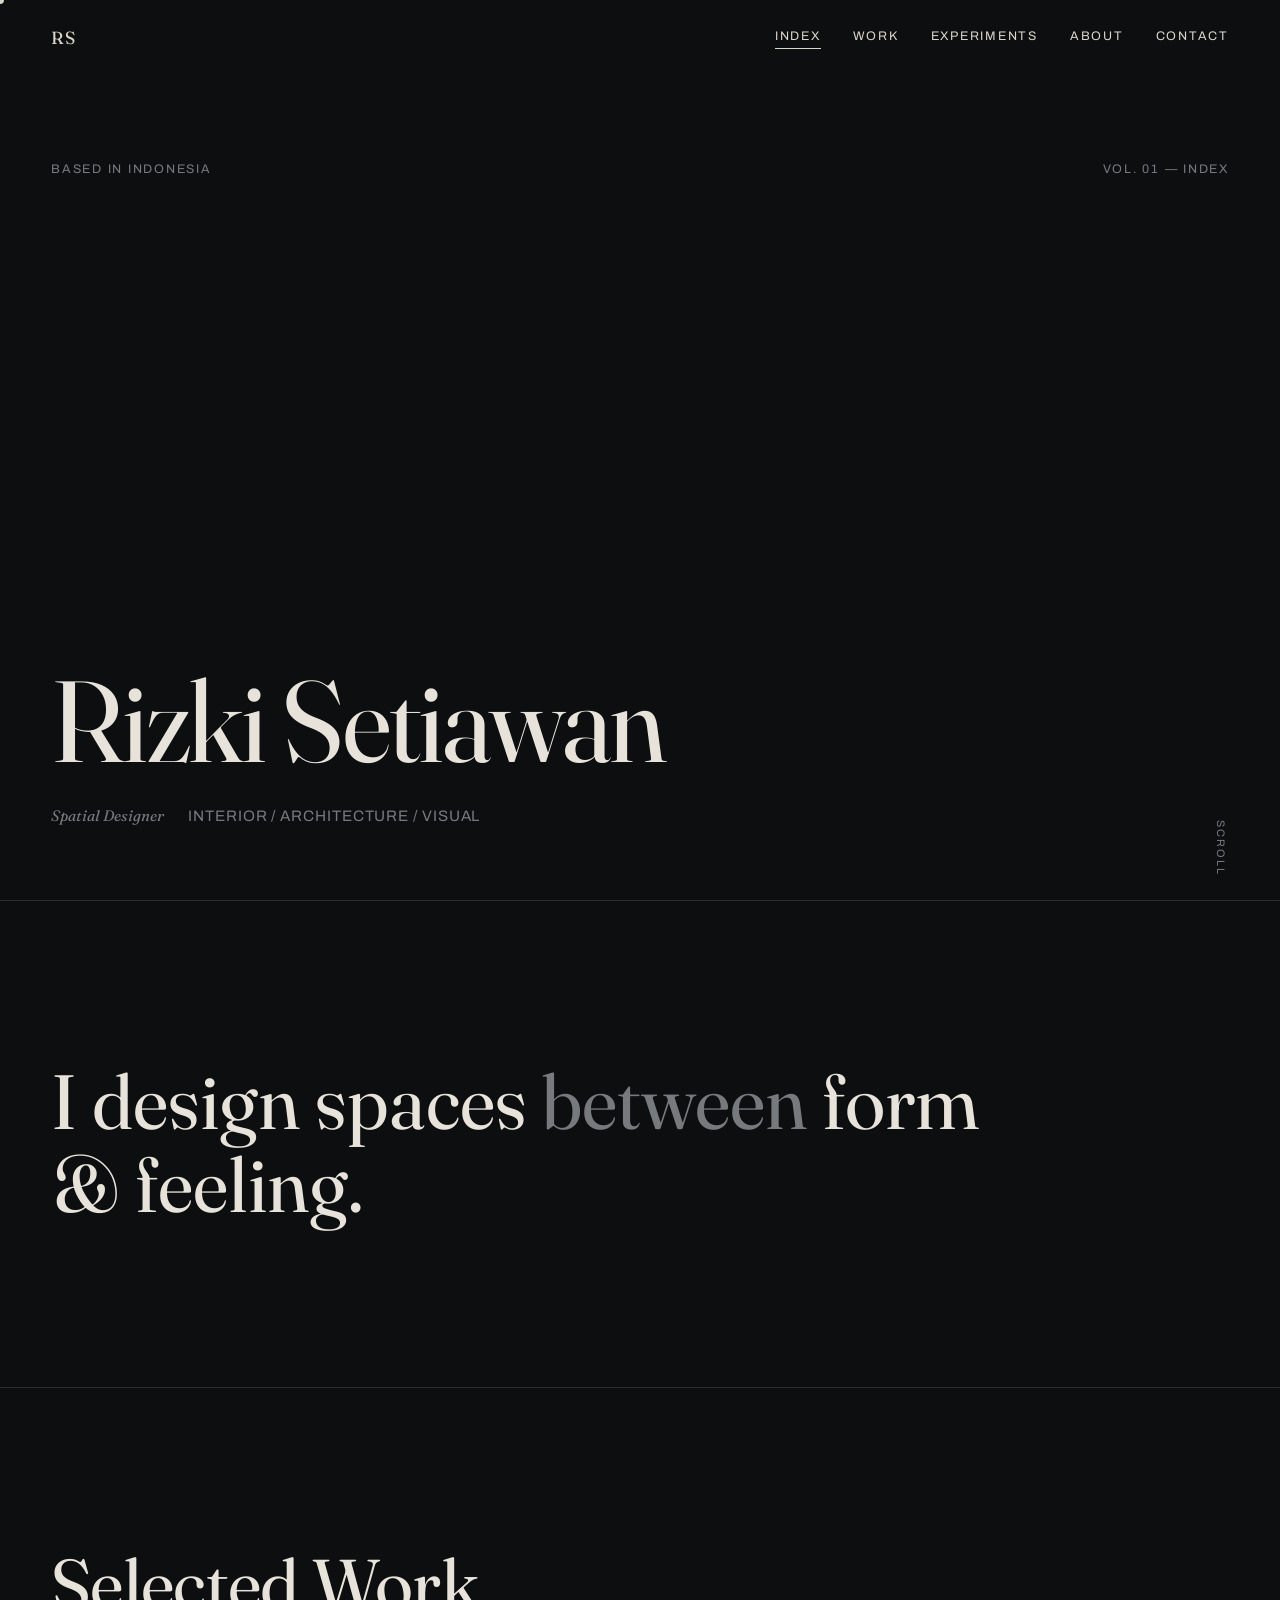
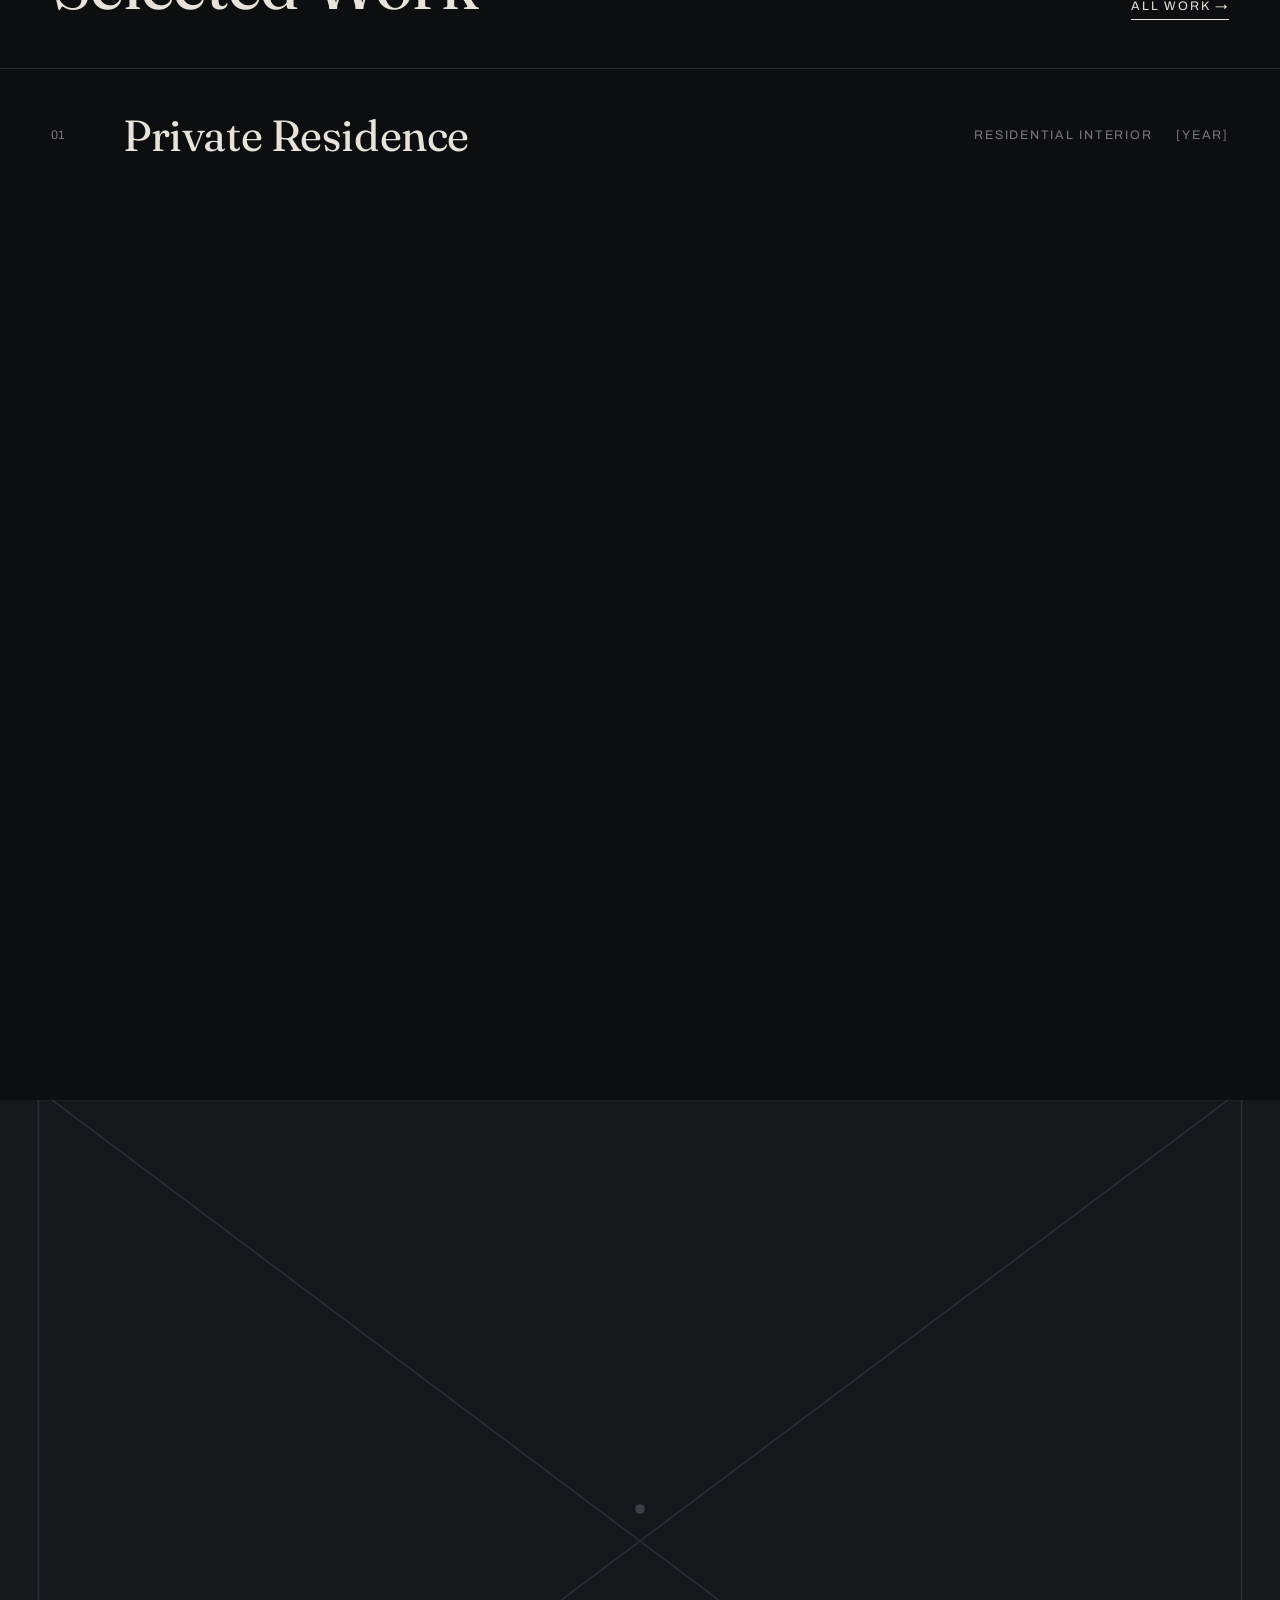
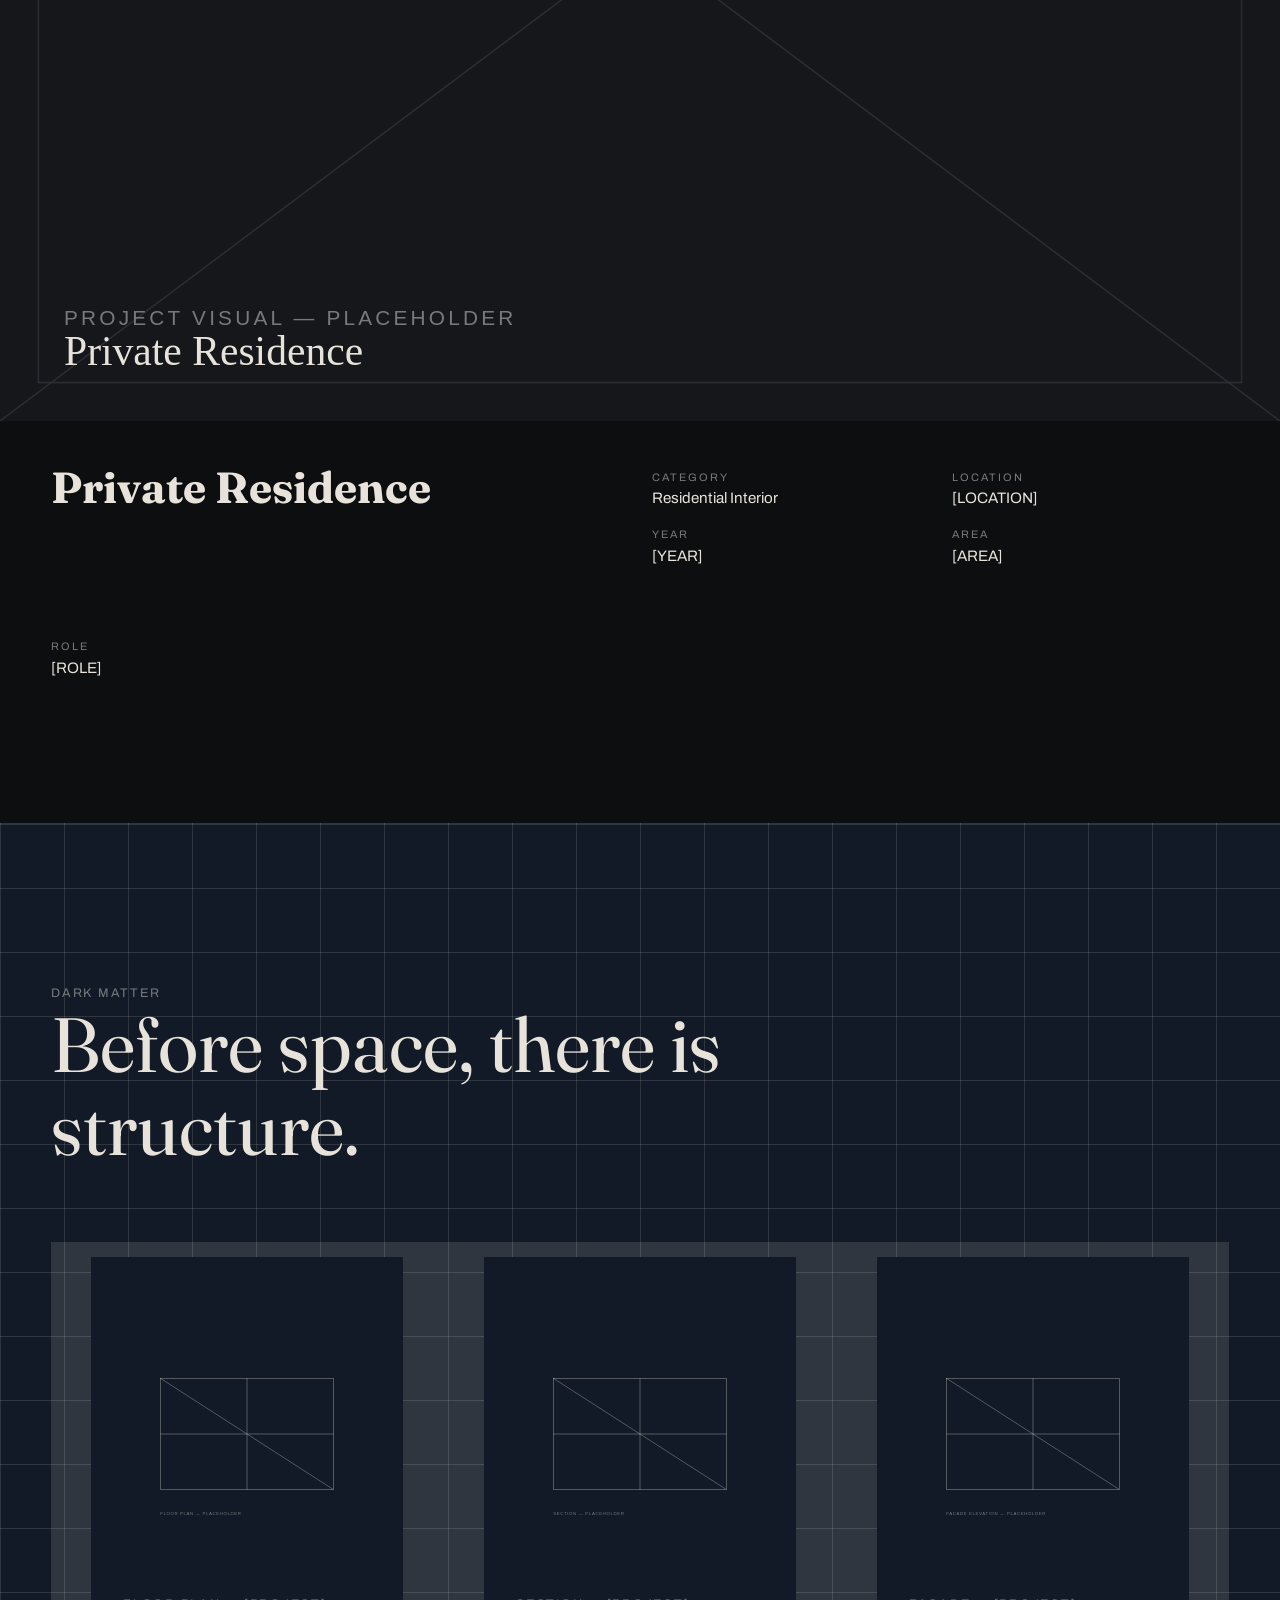
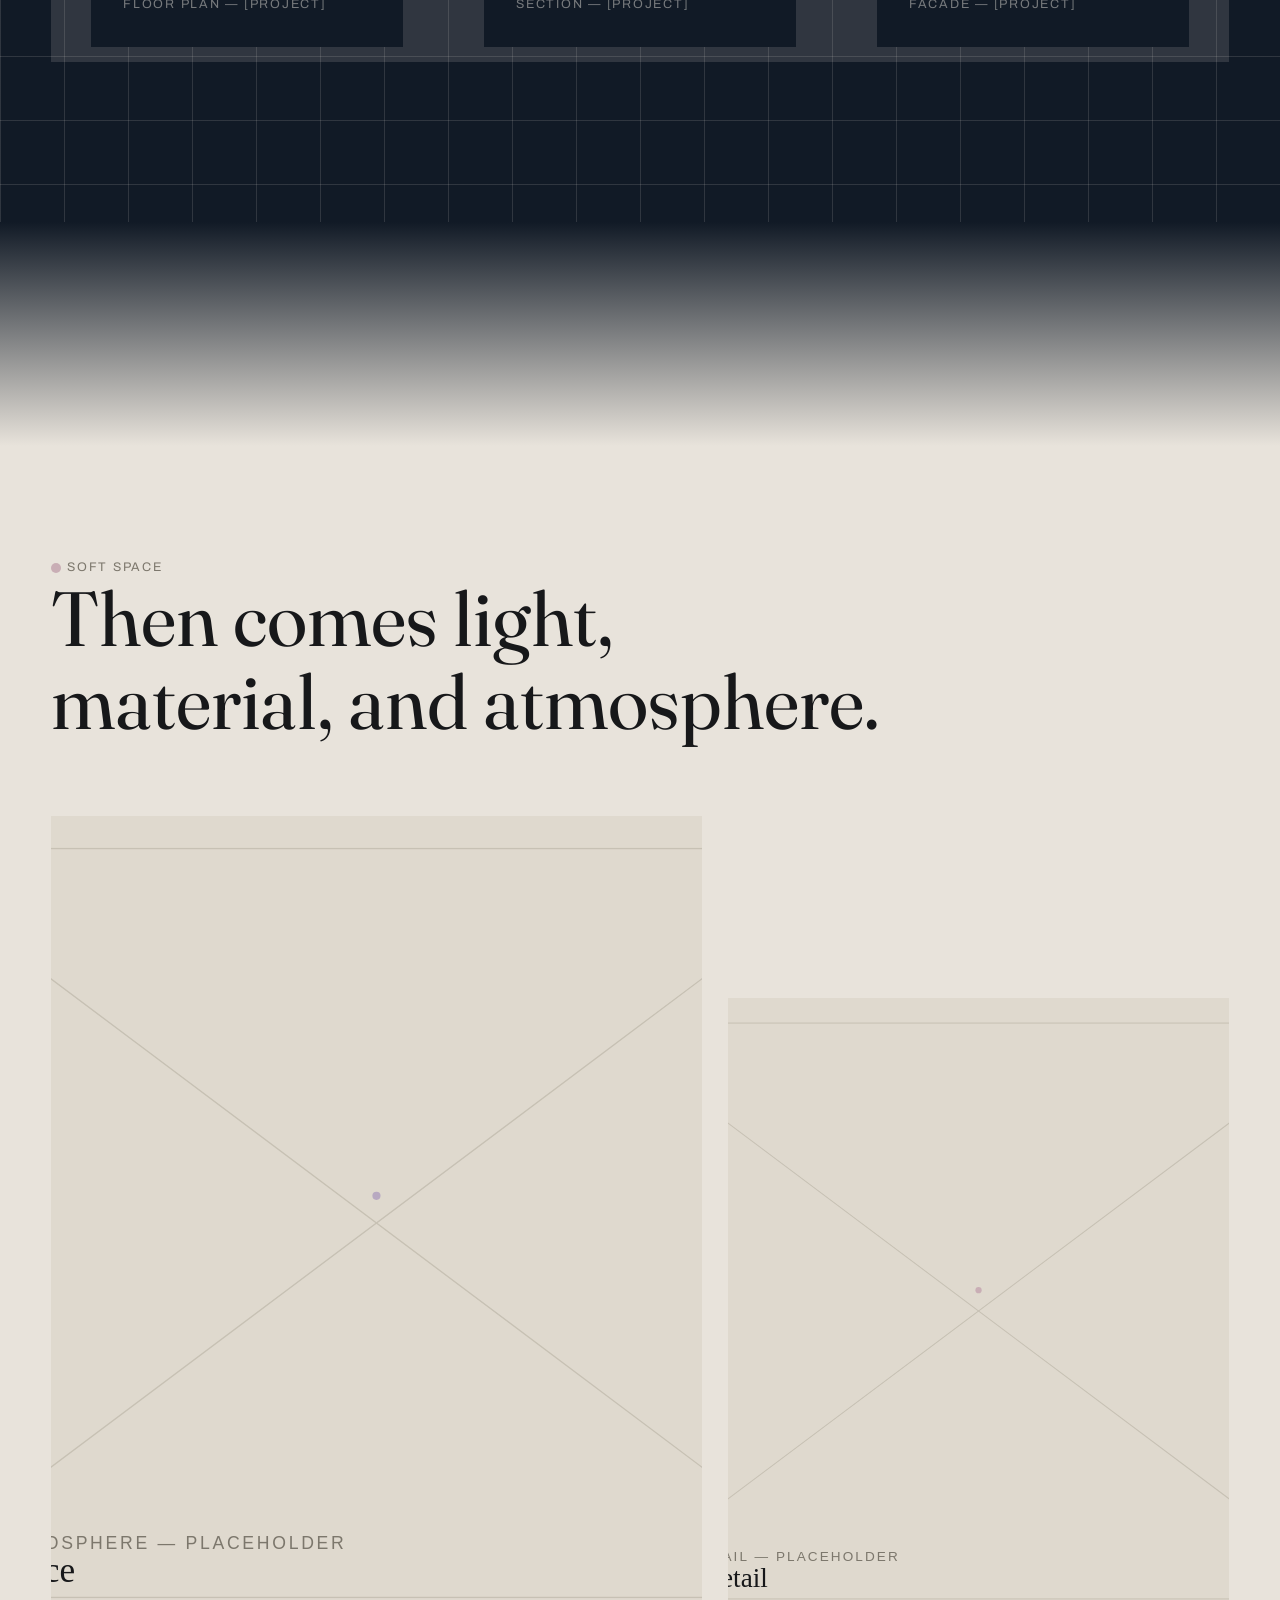
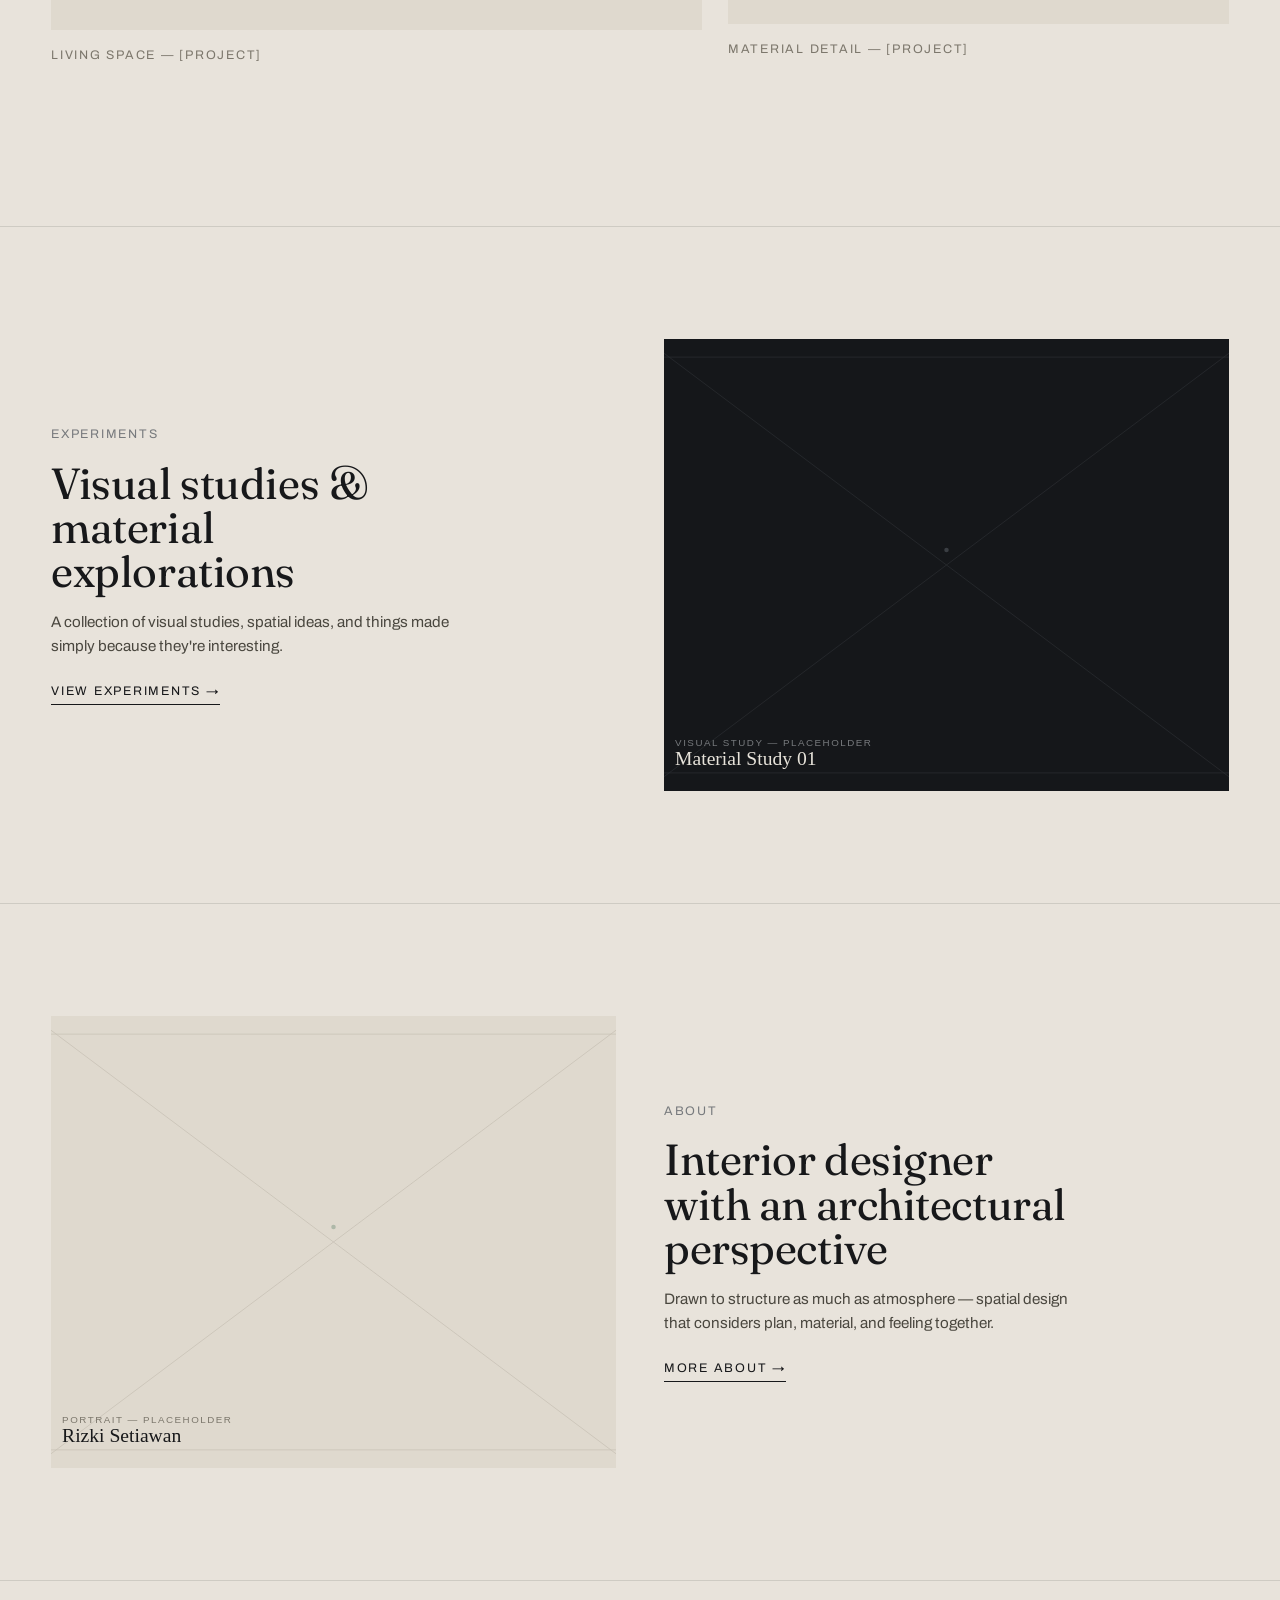
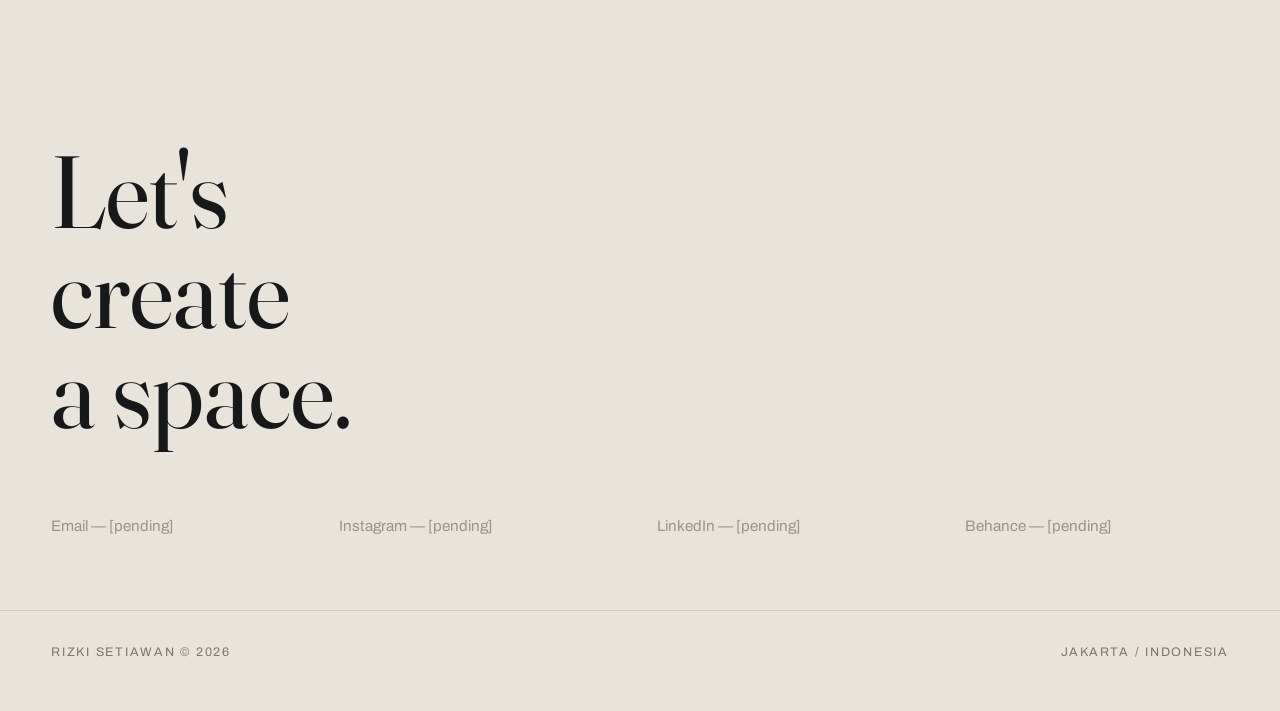
==== index.html @ 954edb59 "Initial commit - portfolio website" ====
<!DOCTYPE html>
<html lang="en">
<head>
<meta charset="UTF-8">
<meta name="viewport" content="width=device-width, initial-scale=1.0">
<title>Rizki Setiawan — Spatial Designer</title>
<meta name="description" content="Rizki Setiawan — Interior designer with an architectural perspective. Spatial design, structure and atmosphere.">
<link rel="preconnect" href="https://fonts.googleapis.com">
<link rel="preconnect" href="https://fonts.gstatic.com" crossorigin>
<link href="https://fonts.googleapis.com/css2?family=Fraunces:ital,opsz,wght@0,9..144,400;0,9..144,500;1,9..144,400&family=Archivo:wght@400;500;600&display=swap" rel="stylesheet">
<link rel="icon" type="image/svg+xml" href="images/favicon.svg">
<link rel="stylesheet" href="css/tokens.css">
<link rel="stylesheet" href="css/main.css">
</head>
<body>
<a class="skip-link" href="#main">Skip to content</a>
<div class="page-transition" aria-hidden="true"></div>

<header class="site-header">
  <a class="brand" href="index.html">RS</a>
  <nav class="nav-list" aria-label="Primary">
    <a href="index.html" aria-current="page">Index</a>
    <a href="work.html">Work</a>
    <a href="experiments.html">Experiments</a>
    <a href="about.html">About</a>
    <a href="contact.html">Contact</a>
  </nav>
  <button class="nav-toggle" aria-expanded="false" aria-controls="mobile-nav" aria-label="Open menu"><span></span><span></span><span></span></button>
</header>

<nav id="mobile-nav" class="mobile-nav" aria-label="Mobile">
  <a href="index.html">Index</a>
  <a href="work.html">Work</a>
  <a href="experiments.html">Experiments</a>
  <a href="about.html">About</a>
  <a href="contact.html">Contact</a>
</nav>

<main id="main">

  <!-- 01 — INTRO -->
  <section class="intro">
    <div class="intro__meta">
      <span class="eyebrow">Based in Indonesia</span>
      <span class="eyebrow">Vol. 01 — Index</span>
    </div>
    <h1 class="intro__name"><span>Rizki Setiawan</span></h1>
    <div class="intro__role">
      <span class="eyebrow serif" style="font-family:var(--font-display); font-style:italic; text-transform:none; letter-spacing:0;">Spatial Designer</span>
      <span class="eyebrow">Interior / Architecture / Visual</span>
    </div>
    <span class="intro__scroll">Scroll</span>
  </section>

  <!-- 02 — STATEMENT -->
  <section class="statement">
    <p class="statement__text reveal">I design spaces <span class="muted">between</span> form &amp; feeling.</p>
  </section>

  <!-- 03 — SELECTED WORK -->
  <section class="work-section">
    <div class="work-section__head">
      <h2 class="section-heading reveal">Selected Work</h2>
      <a class="link-arrow" href="work.html" data-cursor="View">All Work →</a>
    </div>
    <div class="project-list" id="project-list"><!-- rendered by JS --></div>
    <div class="project-preview" aria-hidden="true"><img src="" alt=""></div>
  </section>

  <!-- 16 — FEATURED PROJECT -->
  <section class="featured container" id="featured-project"><!-- rendered by JS --></section>

  <!-- 17 — STRUCTURE (Dark Matter) -->
  <section class="structure">
    <div class="structure__head">
      <span class="eyebrow reveal">Dark Matter</span>
      <p class="statement__text reveal">Before space, there is structure.</p>
    </div>
    <div class="structure__grid">
      <figure class="structure__item reveal" data-cursor="Plan">
        <img src="images/diagrams/placeholder-plan.svg" alt="Floor plan diagram placeholder" loading="lazy">
        <figcaption>Floor Plan — [Project]</figcaption>
      </figure>
      <figure class="structure__item reveal" data-cursor="Plan">
        <img src="images/diagrams/placeholder-section.svg" alt="Building section diagram placeholder" loading="lazy">
        <figcaption>Section — [Project]</figcaption>
      </figure>
      <figure class="structure__item reveal" data-cursor="Plan">
        <img src="images/diagrams/placeholder-facade.svg" alt="Facade elevation diagram placeholder" loading="lazy">
        <figcaption>Facade — [Project]</figcaption>
      </figure>
    </div>
  </section>

  <div class="soft-transition" aria-hidden="true"></div>

  <!-- 18 — SOFT SPACE -->
  <section class="soft-space">
    <div class="soft-space__head">
      <span class="eyebrow reveal"><span class="accent-swatch" style="background:var(--ss-pink)"></span>Soft Space</span>
      <p class="soft-space__statement reveal">Then comes light, material, and atmosphere.</p>
    </div>
    <div class="soft-space__gallery">
      <figure class="reveal" data-cursor="Explore">
        <img src="images/interiors/placeholder-01.svg" alt="Interior atmosphere placeholder" loading="lazy">
        <figcaption>Living Space — [Project]</figcaption>
      </figure>
      <figure class="tall reveal" data-cursor="Explore">
        <img src="images/interiors/placeholder-02.svg" alt="Material detail placeholder" loading="lazy">
        <figcaption>Material Detail — [Project]</figcaption>
      </figure>
    </div>
  </section>

  <!-- 19 — EXPERIMENTS PREVIEW -->
  <section class="preview-band">
    <div class="preview-band__text reveal">
      <span class="eyebrow">Experiments</span>
      <h2 class="section-heading" style="font-size:var(--fs-h2); margin-top:var(--sp-2);">Visual studies &amp; material explorations</h2>
      <p>A collection of visual studies, spatial ideas, and things made simply because they're interesting.</p>
      <a class="link-arrow" href="experiments.html" data-cursor="View">View Experiments →</a>
    </div>
    <div class="preview-band__visual reveal" data-cursor="Explore">
      <img src="images/experiments/placeholder-01.svg" alt="Experimental visual study placeholder" loading="lazy">
    </div>
  </section>

  <!-- 20 — ABOUT PREVIEW -->
  <section class="preview-band" style="border-top:1px solid var(--ss-line);">
    <div class="preview-band__visual reveal" data-cursor="Explore">
      <img src="images/about/placeholder.svg" alt="Portrait placeholder" loading="lazy">
    </div>
    <div class="preview-band__text reveal">
      <span class="eyebrow">About</span>
      <h2 class="section-heading" style="font-size:var(--fs-h2); margin-top:var(--sp-2);">Interior designer with an architectural perspective</h2>
      <p>Drawn to structure as much as atmosphere — spatial design that considers plan, material, and feeling together.</p>
      <a class="link-arrow" href="about.html" data-cursor="View">More About →</a>
    </div>
  </section>

  <!-- 21 — CONTACT -->
  <section class="contact">
    <p class="contact__statement reveal">Let's<br>create<br>a space.</p>
    <div class="contact__links">
      <span class="placeholder">Email — [pending]</span>
      <span class="placeholder">Instagram — [pending]</span>
      <span class="placeholder">LinkedIn — [pending]</span>
      <span class="placeholder">Behance — [pending]</span>
    </div>
  </section>

</main>

<footer class="site-footer">
  <span>Rizki Setiawan © 2026</span>
  <span>Jakarta / Indonesia</span>
</footer>

<script src="https://cdnjs.cloudflare.com/ajax/libs/gsap/3.12.5/gsap.min.js"></script>
<script src="js/data.js"></script>
<script src="js/main.js"></script>
<script>
  renderProjectList(document.getElementById('project-list'));
  renderFeatured(document.getElementById('featured-project'));
</script>
</body>
</html>
---- css/tokens.css ----
/* ==========================================================================
   RIZKI SETIAWAN — DESIGN TOKENS
   Dark Matter / Soft Space system
   ========================================================================== */

:root {
  /* ---- Dark Matter (structure, architecture) ---- */
  --dm-bg: #0D0E10;
  --dm-bg-2: #15171A;
  --dm-navy: #111A26;
  --dm-grey: #777A7D;
  --dm-warm-white: #E7E3DA;
  --dm-line: rgba(231, 227, 218, 0.14);
  --dm-line-strong: rgba(231, 227, 218, 0.28);

  /* ---- Soft Space (interior, atmosphere) ---- */
  --ss-bg: #E8E3DB;
  --ss-bg-2: #DFD9CE;
  --ss-lavender: #B8A9C1;
  --ss-pink: #C9AEB5;
  --ss-blue: #AAB8C6;
  --ss-sage: #AEB8A8;
  --ss-ink: #17181A;
  --ss-line: rgba(23, 24, 26, 0.12);

  /* ---- Typography ---- */
  --font-display: 'Fraunces', 'Iowan Old Style', Georgia, serif;
  --font-body: 'Archivo', 'Helvetica Neue', Arial, sans-serif;

  --fs-hero: clamp(3rem, 9vw, 8.5rem);
  --fs-h1: clamp(2.25rem, 5.5vw, 4.75rem);
  --fs-h2: clamp(1.6rem, 3.4vw, 2.75rem);
  --fs-h3: clamp(1.2rem, 2vw, 1.6rem);
  --fs-body: clamp(0.95rem, 1.1vw, 1.05rem);
  --fs-meta: 0.78rem;
  --fs-micro: 0.68rem;

  --lh-tight: 1.02;
  --lh-snug: 1.2;
  --lh-body: 1.6;

  --ls-meta: 0.14em;
  --ls-micro: 0.18em;

  /* ---- Spacing (8px base scale) ---- */
  --sp-1: 0.5rem;
  --sp-2: 1rem;
  --sp-3: 1.5rem;
  --sp-4: 2rem;
  --sp-5: 3rem;
  --sp-6: 4.5rem;
  --sp-7: 7rem;
  --sp-8: 10rem;
  --sp-9: 14rem;

  /* ---- Layout ---- */
  --container-max: 1600px;
  --edge: clamp(1.25rem, 4vw, 4rem);
  --grid-gap: clamp(1rem, 2vw, 2rem);

  /* ---- Motion ---- */
  --ease-editorial: cubic-bezier(0.65, 0, 0.15, 1);
  --ease-soft: cubic-bezier(0.22, 1, 0.36, 1);
  --dur-fast: 0.3s;
  --dur-mid: 0.6s;
  --dur-slow: 1.1s;
  --dur-glacial: 1.8s;

  /* ---- Structure ---- */
  --radius: 2px;
  --z-nav: 100;
  --z-cursor: 200;
  --z-transition: 300;

  /* ---- Breakpoints reference (used in media queries directly) ----
     tablet: 900px
     mobile: 600px
  */
}
---- css/main.css ----
/* ==========================================================================
   RIZKI SETIAWAN — MAIN STYLES
   ========================================================================== */

*, *::before, *::after { box-sizing: border-box; }

html {
  scroll-behavior: smooth;
}

body {
  margin: 0;
  background: var(--dm-bg);
  color: var(--dm-warm-white);
  font-family: var(--font-body);
  font-size: var(--fs-body);
  line-height: var(--lh-body);
  -webkit-font-smoothing: antialiased;
  overflow-x: hidden;
}

body.theme-soft {
  background: var(--ss-bg);
  color: var(--ss-ink);
}

img { max-width: 100%; display: block; }
a { color: inherit; text-decoration: none; }
ul { list-style: none; margin: 0; padding: 0; }
h1, h2, h3, p { margin: 0; }
button { font: inherit; background: none; border: 0; color: inherit; cursor: pointer; }

.serif { font-family: var(--font-display); font-weight: 400; }

/* ---- Focus visibility (accessibility) ---- */
a:focus-visible, button:focus-visible {
  outline: 1px solid currentColor;
  outline-offset: 4px;
}

/* ---- Skip link ---- */
.skip-link {
  position: absolute;
  left: -999px;
  top: 0;
  background: var(--dm-warm-white);
  color: var(--dm-bg);
  padding: var(--sp-2) var(--sp-3);
  z-index: 1000;
}
.skip-link:focus {
  left: var(--edge);
  top: var(--sp-2);
}

/* ---- Layout primitives ---- */
.container {
  max-width: var(--container-max);
  margin: 0 auto;
  padding: 0 var(--edge);
}

.eyebrow {
  font-family: var(--font-body);
  font-size: var(--fs-meta);
  letter-spacing: var(--ls-meta);
  text-transform: uppercase;
  color: var(--dm-grey);
  display: block;
}
.theme-soft .eyebrow { color: #7C776C; }

.section-heading {
  font-family: var(--font-display);
  font-size: var(--fs-h1);
  line-height: var(--lh-tight);
  font-weight: 400;
  letter-spacing: -0.01em;
}

/* ==========================================================================
   NAVIGATION
   ========================================================================== */

.site-header {
  position: fixed;
  inset: 0 0 auto 0;
  z-index: var(--z-nav);
  display: flex;
  align-items: center;
  justify-content: space-between;
  padding: var(--sp-3) var(--edge);
  mix-blend-mode: difference;
  color: #E7E3DA;
}

.brand {
  font-family: var(--font-display);
  font-size: 1.1rem;
  letter-spacing: 0.02em;
}

.nav-list {
  display: flex;
  gap: var(--sp-4);
}

.nav-list a {
  font-size: var(--fs-meta);
  letter-spacing: var(--ls-meta);
  text-transform: uppercase;
  position: relative;
  padding-bottom: 2px;
}

.nav-list a::after {
  content: '';
  position: absolute;
  left: 0; right: 100%;
  bottom: 0;
  height: 1px;
  background: currentColor;
  transition: right var(--dur-mid) var(--ease-soft);
}
.nav-list a:hover::after,
.nav-list a[aria-current="page"]::after {
  right: 0;
}

.nav-toggle {
  display: none;
  color: #E7E3DA;
  mix-blend-mode: difference;
  width: 32px; height: 20px;
  position: relative;
}
.nav-toggle span {
  position: absolute;
  left: 0; right: 0;
  height: 1px;
  background: currentColor;
  transition: transform var(--dur-fast) var(--ease-soft), opacity var(--dur-fast);
}
.nav-toggle span:nth-child(1) { top: 2px; }
.nav-toggle span:nth-child(2) { top: 11px; }
.nav-toggle span:nth-child(3) { top: 20px; }
.nav-toggle[aria-expanded="true"] span:nth-child(1) { transform: translateY(9px) rotate(45deg); }
.nav-toggle[aria-expanded="true"] span:nth-child(2) { opacity: 0; }
.nav-toggle[aria-expanded="true"] span:nth-child(3) { transform: translateY(-9px) rotate(-45deg); }

.mobile-nav {
  position: fixed;
  inset: 0;
  z-index: calc(var(--z-nav) - 1);
  background: var(--dm-bg);
  display: flex;
  flex-direction: column;
  justify-content: center;
  padding: var(--sp-6) var(--edge);
  transform: translateY(-100%);
  transition: transform var(--dur-mid) var(--ease-editorial);
}
.mobile-nav.is-open { transform: translateY(0); }
.mobile-nav a {
  font-family: var(--font-display);
  font-size: 2.4rem;
  padding: var(--sp-1) 0;
  display: block;
  border-bottom: 1px solid var(--dm-line);
}

@media (max-width: 900px) {
  .nav-list { display: none; }
  .nav-toggle { display: block; }
}

/* ==========================================================================
   CUSTOM CURSOR (desktop only)
   ========================================================================== */

.cursor {
  position: fixed;
  top: 0; left: 0;
  width: 8px; height: 8px;
  border-radius: 50%;
  background: var(--dm-warm-white);
  mix-blend-mode: difference;
  pointer-events: none;
  z-index: var(--z-cursor);
  transform: translate(-50%, -50%);
  transition: width var(--dur-fast) var(--ease-soft), height var(--dur-fast) var(--ease-soft), background var(--dur-fast);
  display: none;
}
.cursor-label {
  position: fixed;
  top: 0; left: 0;
  font-size: var(--fs-micro);
  letter-spacing: var(--ls-micro);
  text-transform: uppercase;
  color: var(--dm-bg);
  background: var(--dm-warm-white);
  padding: 6px 10px;
  border-radius: 999px;
  pointer-events: none;
  z-index: var(--z-cursor);
  transform: translate(-50%, -50%) scale(0);
  opacity: 0;
  transition: transform var(--dur-fast) var(--ease-soft), opacity var(--dur-fast);
  white-space: nowrap;
}
.cursor-label.is-active { transform: translate(-50%, -50%) scale(1); opacity: 1; }

@media (hover: hover) and (pointer: fine) {
  .cursor, .cursor-label { display: block; }
  body { cursor: none; }
}

/* ==========================================================================
   PAGE TRANSITION OVERLAY
   ========================================================================== */

.page-transition {
  position: fixed;
  inset: 0;
  background: var(--dm-bg);
  z-index: var(--z-transition);
  transform: translateY(100%);
  pointer-events: none;
}

/* ==========================================================================
   SECTION: INTRO
   ========================================================================== */

.intro {
  min-height: 100svh;
  display: flex;
  flex-direction: column;
  justify-content: flex-end;
  padding: var(--sp-8) var(--edge) var(--sp-6);
  position: relative;
}

.intro__meta {
  position: absolute;
  top: var(--sp-8);
  left: var(--edge);
  right: var(--edge);
  display: flex;
  justify-content: space-between;
}

.intro__name {
  font-family: var(--font-display);
  font-size: var(--fs-hero);
  line-height: var(--lh-tight);
  font-weight: 400;
  letter-spacing: -0.02em;
  overflow: hidden;
}
.intro__name span { display: inline-block; }

.intro__role {
  margin-top: var(--sp-3);
  display: flex;
  align-items: baseline;
  gap: var(--sp-3);
  flex-wrap: wrap;
}
.intro__role .eyebrow { font-size: var(--fs-body); letter-spacing: 0.06em; }

.intro__scroll {
  position: absolute;
  bottom: var(--sp-3);
  right: var(--edge);
  font-size: var(--fs-micro);
  letter-spacing: var(--ls-micro);
  text-transform: uppercase;
  color: var(--dm-grey);
  writing-mode: vertical-rl;
}

/* ==========================================================================
   SECTION: STATEMENT
   ========================================================================== */

.statement {
  padding: var(--sp-8) var(--edge);
  border-top: 1px solid var(--dm-line);
}
.statement__text {
  font-family: var(--font-display);
  font-size: clamp(2.2rem, 6vw, 5rem);
  line-height: 1.08;
  max-width: 20ch;
}
.statement__text .muted { color: var(--dm-grey); }

/* ==========================================================================
   SECTION: SELECTED WORK (editorial list)
   ========================================================================== */

.work-section { padding: var(--sp-8) 0 var(--sp-6); border-top: 1px solid var(--dm-line); }
.work-section__head {
  display: flex;
  justify-content: space-between;
  align-items: flex-end;
  padding: 0 var(--edge) var(--sp-5);
}

.project-list {
  border-top: 1px solid var(--dm-line);
}
.project-row {
  position: relative;
  border-bottom: 1px solid var(--dm-line);
  padding: var(--sp-4) var(--edge);
  display: grid;
  grid-template-columns: 3rem 1fr auto auto;
  align-items: center;
  gap: var(--sp-3);
  transition: padding var(--dur-mid) var(--ease-soft), background var(--dur-mid);
}
.project-row:hover { padding-left: calc(var(--edge) + var(--sp-3)); background: var(--dm-bg-2); }

.project-row__index { font-size: var(--fs-meta); color: var(--dm-grey); }
.project-row__title {
  font-family: var(--font-display);
  font-size: clamp(1.5rem, 3.4vw, 3rem);
  letter-spacing: -0.01em;
  transition: color var(--dur-fast);
}
.project-row__category, .project-row__year {
  font-size: var(--fs-meta);
  letter-spacing: var(--ls-meta);
  text-transform: uppercase;
  color: var(--dm-grey);
  text-align: right;
}

.project-preview {
  position: fixed;
  top: 0; left: 0;
  width: 340px;
  height: 220px;
  overflow: hidden;
  pointer-events: none;
  opacity: 0;
  z-index: 50;
  transform: translate(-50%, -50%) scale(0.94);
  transition: opacity var(--dur-fast) var(--ease-soft);
}
.project-preview.is-visible { opacity: 1; }
.project-preview img { width: 100%; height: 100%; object-fit: cover; }

@media (max-width: 900px) {
  .project-row { grid-template-columns: 2rem 1fr; row-gap: var(--sp-1); }
  .project-row__category, .project-row__year { display: none; }
  .project-preview { display: none; }
}

/* ==========================================================================
   SECTION: FEATURED PROJECT
   ========================================================================== */

.featured { border-top: 1px solid var(--dm-line); padding: var(--sp-7) 0; }
.featured__frame {
  position: relative;
  width: 100%;
  aspect-ratio: 16/9;
  overflow: hidden;
  background: var(--dm-bg-2);
}
.featured__frame img { width: 100%; height: 100%; object-fit: cover; }
.featured__body {
  display: grid;
  grid-template-columns: repeat(4, 1fr);
  gap: var(--sp-3);
  padding: var(--sp-4) var(--edge) 0;
}
.featured__title {
  grid-column: span 2;
  font-family: var(--font-display);
  font-size: var(--fs-h2);
}
.featured__meta dt { font-size: var(--fs-micro); letter-spacing: var(--ls-micro); text-transform: uppercase; color: var(--dm-grey); }
.featured__meta dd { margin: 0 0 var(--sp-2); font-size: var(--fs-body); }

@media (max-width: 900px) {
  .featured__body { grid-template-columns: 1fr 1fr; }
  .featured__title { grid-column: span 2; }
}

/* ==========================================================================
   SECTION: STRUCTURE (Dark Matter)
   ========================================================================== */

.structure {
  border-top: 1px solid var(--dm-line);
  padding: var(--sp-8) 0;
  background:
    linear-gradient(var(--dm-line) 1px, transparent 1px) 0 0 / 100% 64px,
    linear-gradient(90deg, var(--dm-line) 1px, transparent 1px) 0 0 / 64px 100%,
    var(--dm-navy);
}
.structure__head { padding: 0 var(--edge) var(--sp-6); }
.structure__head .statement__text { max-width: 16ch; }

.structure__grid {
  display: grid;
  grid-template-columns: repeat(3, 1fr);
  gap: 1px;
  background: var(--dm-line);
  margin: 0 var(--edge);
}
.structure__item {
  background: var(--dm-navy);
  padding: var(--sp-4);
  aspect-ratio: 4/5;
  display: flex;
  flex-direction: column;
  justify-content: space-between;
}
.structure__item img { width: 100%; flex: 1; object-fit: contain; transition: transform var(--dur-mid) var(--ease-soft); }
.structure__item:hover img { transform: scale(1.03); }
.structure__item figcaption { font-size: var(--fs-meta); letter-spacing: var(--ls-meta); text-transform: uppercase; color: var(--dm-grey); margin-top: var(--sp-2); }

@media (max-width: 900px) {
  .structure__grid { grid-template-columns: 1fr 1fr; }
}
@media (max-width: 600px) {
  .structure__grid { grid-template-columns: 1fr; margin: 0 var(--edge); }
}

/* ==========================================================================
   SECTION: SOFT SPACE (transitional → light)
   ========================================================================== */

.soft-transition {
  height: var(--sp-9);
  background: linear-gradient(180deg, var(--dm-navy) 0%, var(--ss-bg) 100%);
}

.soft-space {
  background: var(--ss-bg);
  color: var(--ss-ink);
  padding: var(--sp-7) 0 var(--sp-8);
}
.soft-space .eyebrow { color: #7C776C; }
.soft-space__head { padding: 0 var(--edge) var(--sp-6); }
.soft-space__statement {
  font-family: var(--font-display);
  font-size: clamp(2.2rem, 6vw, 5rem);
  line-height: 1.08;
  max-width: 18ch;
}

.soft-space__gallery {
  display: grid;
  grid-template-columns: 1.3fr 1fr;
  gap: var(--grid-gap);
  padding: 0 var(--edge);
  align-items: end;
}
.soft-space__gallery figure { margin: 0; }
.soft-space__gallery img { width: 100%; aspect-ratio: 4/5; object-fit: cover; }
.soft-space__gallery .tall { aspect-ratio: 3/4; }
.soft-space__gallery figcaption {
  font-size: var(--fs-meta); letter-spacing: var(--ls-meta); text-transform: uppercase;
  color: #7C776C; margin-top: var(--sp-2);
}
.accent-swatch { display: inline-block; width: 10px; height: 10px; border-radius: 50%; margin-right: 6px; vertical-align: middle; }

@media (max-width: 900px) {
  .soft-space__gallery { grid-template-columns: 1fr; }
}

/* ==========================================================================
   SECTION: EXPERIMENTS PREVIEW / ABOUT PREVIEW (on homepage, light theme)
   ========================================================================== */

.preview-band {
  background: var(--ss-bg);
  color: var(--ss-ink);
  border-top: 1px solid var(--ss-line);
  padding: var(--sp-7) var(--edge);
  display: grid;
  grid-template-columns: 1fr 1fr;
  gap: var(--sp-5);
  align-items: center;
}
.preview-band__text { max-width: 46ch; }
.preview-band__text p { margin-top: var(--sp-2); color: #4A473F; }
.preview-band__visual { aspect-ratio: 5/4; overflow: hidden; }
.preview-band__visual img { width: 100%; height: 100%; object-fit: cover; }
.preview-band .link-arrow { margin-top: var(--sp-3); display: inline-block; }

@media (max-width: 900px) {
  .preview-band { grid-template-columns: 1fr; }
  .preview-band__visual { order: -1; }
}

.link-arrow {
  font-size: var(--fs-meta); letter-spacing: var(--ls-meta); text-transform: uppercase;
  border-bottom: 1px solid currentColor;
  padding-bottom: 2px;
}

/* ==========================================================================
   SECTION: CONTACT
   ========================================================================== */

.contact {
  background: var(--ss-bg);
  color: var(--ss-ink);
  padding: var(--sp-8) var(--edge) var(--sp-6);
  border-top: 1px solid var(--ss-line);
}
.contact__statement {
  font-family: var(--font-display);
  font-size: clamp(2.6rem, 8vw, 6.5rem);
  line-height: 0.98;
}
.contact__links {
  margin-top: var(--sp-6);
  display: grid;
  grid-template-columns: repeat(4, auto);
  gap: var(--sp-5);
}
.contact__links a { font-size: var(--fs-meta); letter-spacing: var(--ls-meta); text-transform: uppercase; border-bottom: 1px solid var(--ss-ink); padding-bottom: 2px; }
.contact__links .placeholder { color: #9A9488; border-bottom-color: #C7C1B4; cursor: default; }

@media (max-width: 600px) {
  .contact__links { grid-template-columns: 1fr 1fr; }
}

/* ==========================================================================
   EXPERIMENTS GRID
   ========================================================================== */

.experiments-hero { padding: var(--sp-9) var(--edge) var(--sp-5); border-bottom: 1px solid var(--dm-line); }
.experiments-hero__intro { max-width: 56ch; margin-top: var(--sp-3); color: var(--dm-grey); }

.experiment-grid {
  display: grid;
  grid-template-columns: repeat(3, 1fr);
  gap: var(--grid-gap);
  padding: var(--sp-6) var(--edge) var(--sp-8);
}
.experiment-item { margin: 0; }
.experiment-item:nth-child(3n+2) { margin-top: var(--sp-6); }
.experiment-item img { width: 100%; aspect-ratio: 3/4; object-fit: cover; background: var(--dm-bg-2); }
.experiment-item figcaption {
  display: flex; justify-content: space-between;
  margin-top: var(--sp-2);
  font-size: var(--fs-meta); letter-spacing: var(--ls-meta); text-transform: uppercase; color: var(--dm-grey);
}

@media (max-width: 900px) {
  .experiment-grid { grid-template-columns: 1fr 1fr; }
  .experiment-item:nth-child(3n+2) { margin-top: 0; }
  .experiment-item:nth-child(2n) { margin-top: var(--sp-5); }
}
@media (max-width: 600px) {
  .experiment-grid { grid-template-columns: 1fr; }
  .experiment-item:nth-child(2n) { margin-top: 0; }
}

/* ==========================================================================
   ABOUT PAGE
   ========================================================================== */

.about-hero { padding: var(--sp-9) var(--edge) var(--sp-6); border-bottom: 1px solid var(--ss-line); background: var(--ss-bg); color: var(--ss-ink); }
.about-hero__intro { font-size: clamp(1.6rem, 3vw, 2.4rem); font-family: var(--font-display); max-width: 22ch; margin-top: var(--sp-3); }
.about-body { background: var(--ss-bg); color: var(--ss-ink); padding: var(--sp-7) var(--edge) var(--sp-8); display: grid; grid-template-columns: 1fr 1.4fr; gap: var(--sp-6); }
.about-body__portrait img { width: 100%; aspect-ratio: 4/5; object-fit: cover; }
.about-body__text p { max-width: 60ch; color: #3E3B34; }
.about-body__text p + p { margin-top: var(--sp-3); }
.about-interests { margin-top: var(--sp-5); display: flex; flex-wrap: wrap; gap: var(--sp-2); }
.about-interests span { font-size: var(--fs-meta); letter-spacing: var(--ls-meta); text-transform: uppercase; border: 1px solid var(--ss-ink); border-radius: 999px; padding: 6px 14px; }

@media (max-width: 900px) {
  .about-body { grid-template-columns: 1fr; }
}

/* ==========================================================================
   CONTACT PAGE
   ========================================================================== */

.contact-page { min-height: 100svh; display: flex; flex-direction: column; justify-content: center; }

/* ==========================================================================
   FOOTER
   ========================================================================== */

.site-footer {
  background: var(--ss-bg);
  color: #7C776C;
  padding: var(--sp-4) var(--edge) var(--sp-5);
  border-top: 1px solid var(--ss-line);
  display: flex;
  justify-content: space-between;
  font-size: var(--fs-meta);
  letter-spacing: var(--ls-meta);
  text-transform: uppercase;
}

/* ==========================================================================
   REVEAL ANIMATION HOOKS
   ========================================================================== */

.reveal { opacity: 0; transform: translateY(24px); }
.reveal.is-visible { opacity: 1; transform: translateY(0); transition: opacity var(--dur-slow) var(--ease-soft), transform var(--dur-slow) var(--ease-soft); }

@media (prefers-reduced-motion: reduce) {
  * { animation-duration: 0.01ms !important; transition-duration: 0.01ms !important; scroll-behavior: auto !important; }
  .reveal { opacity: 1; transform: none; }
}
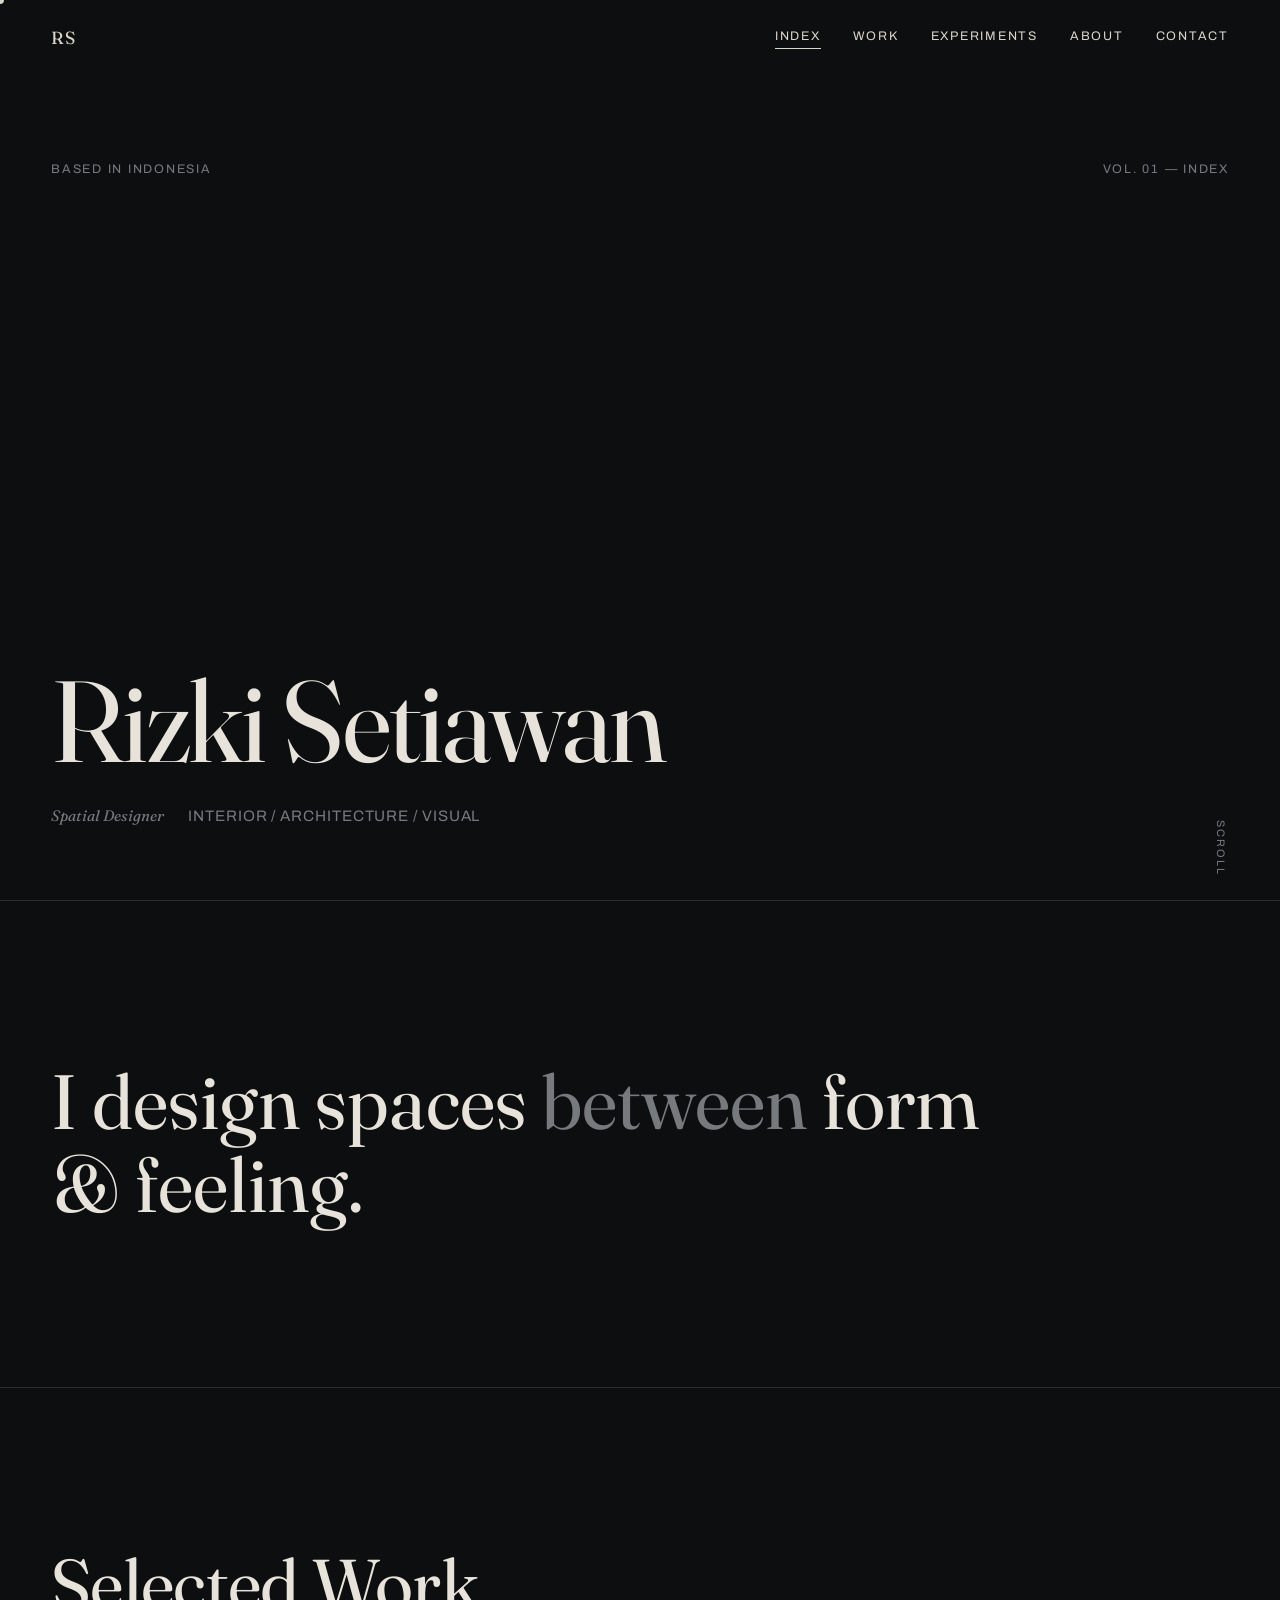
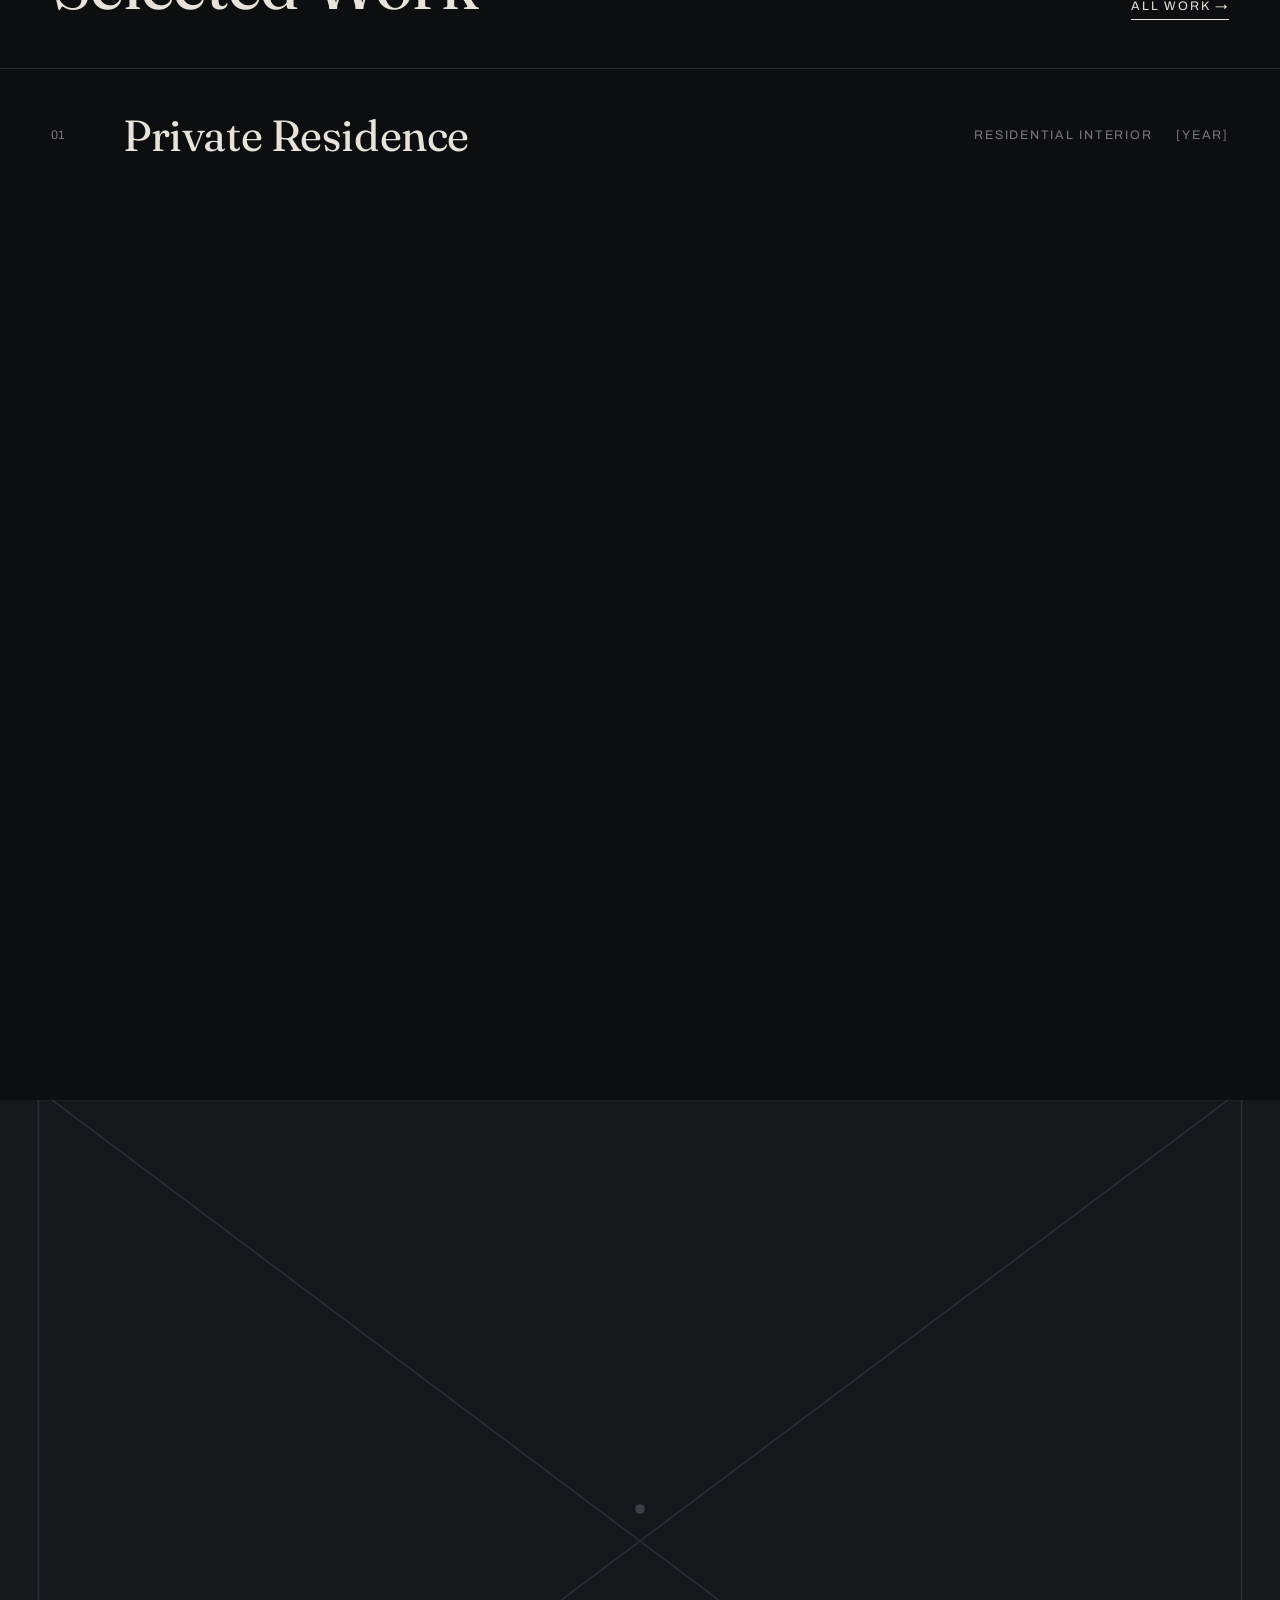
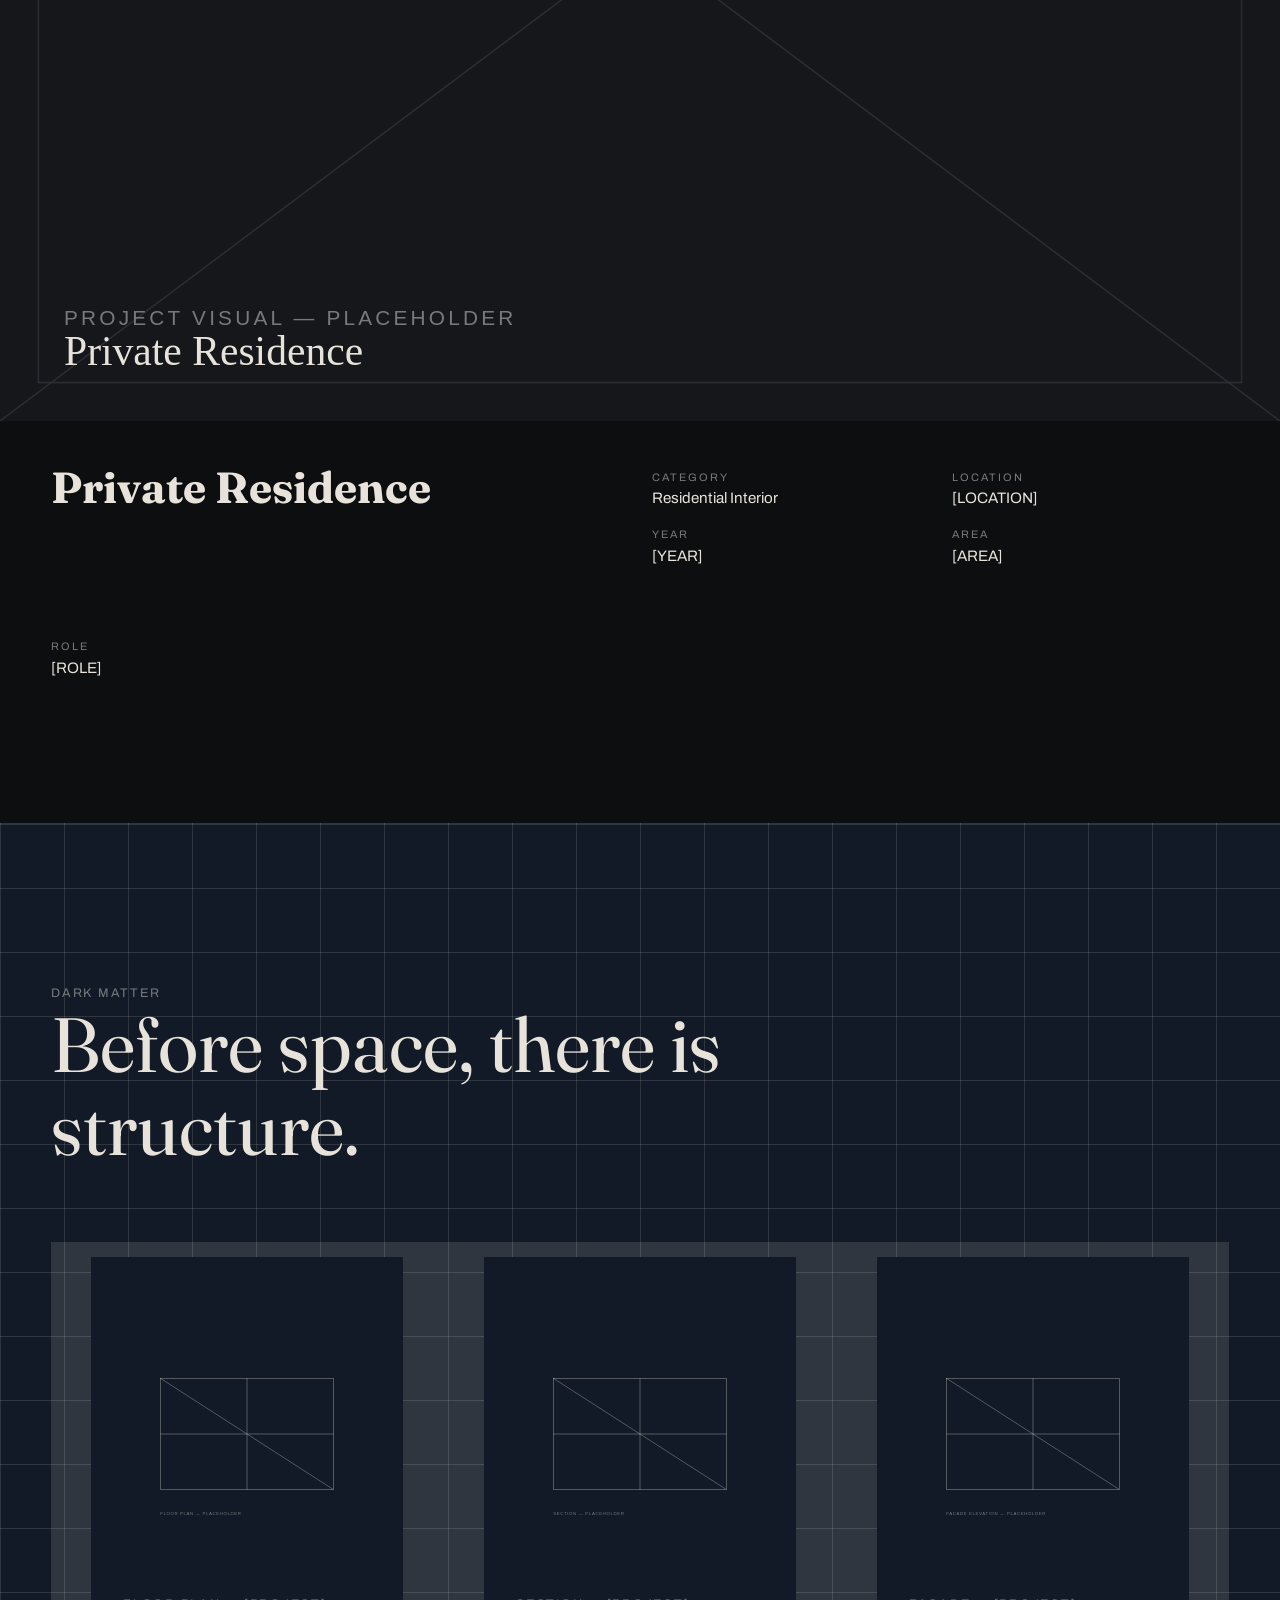
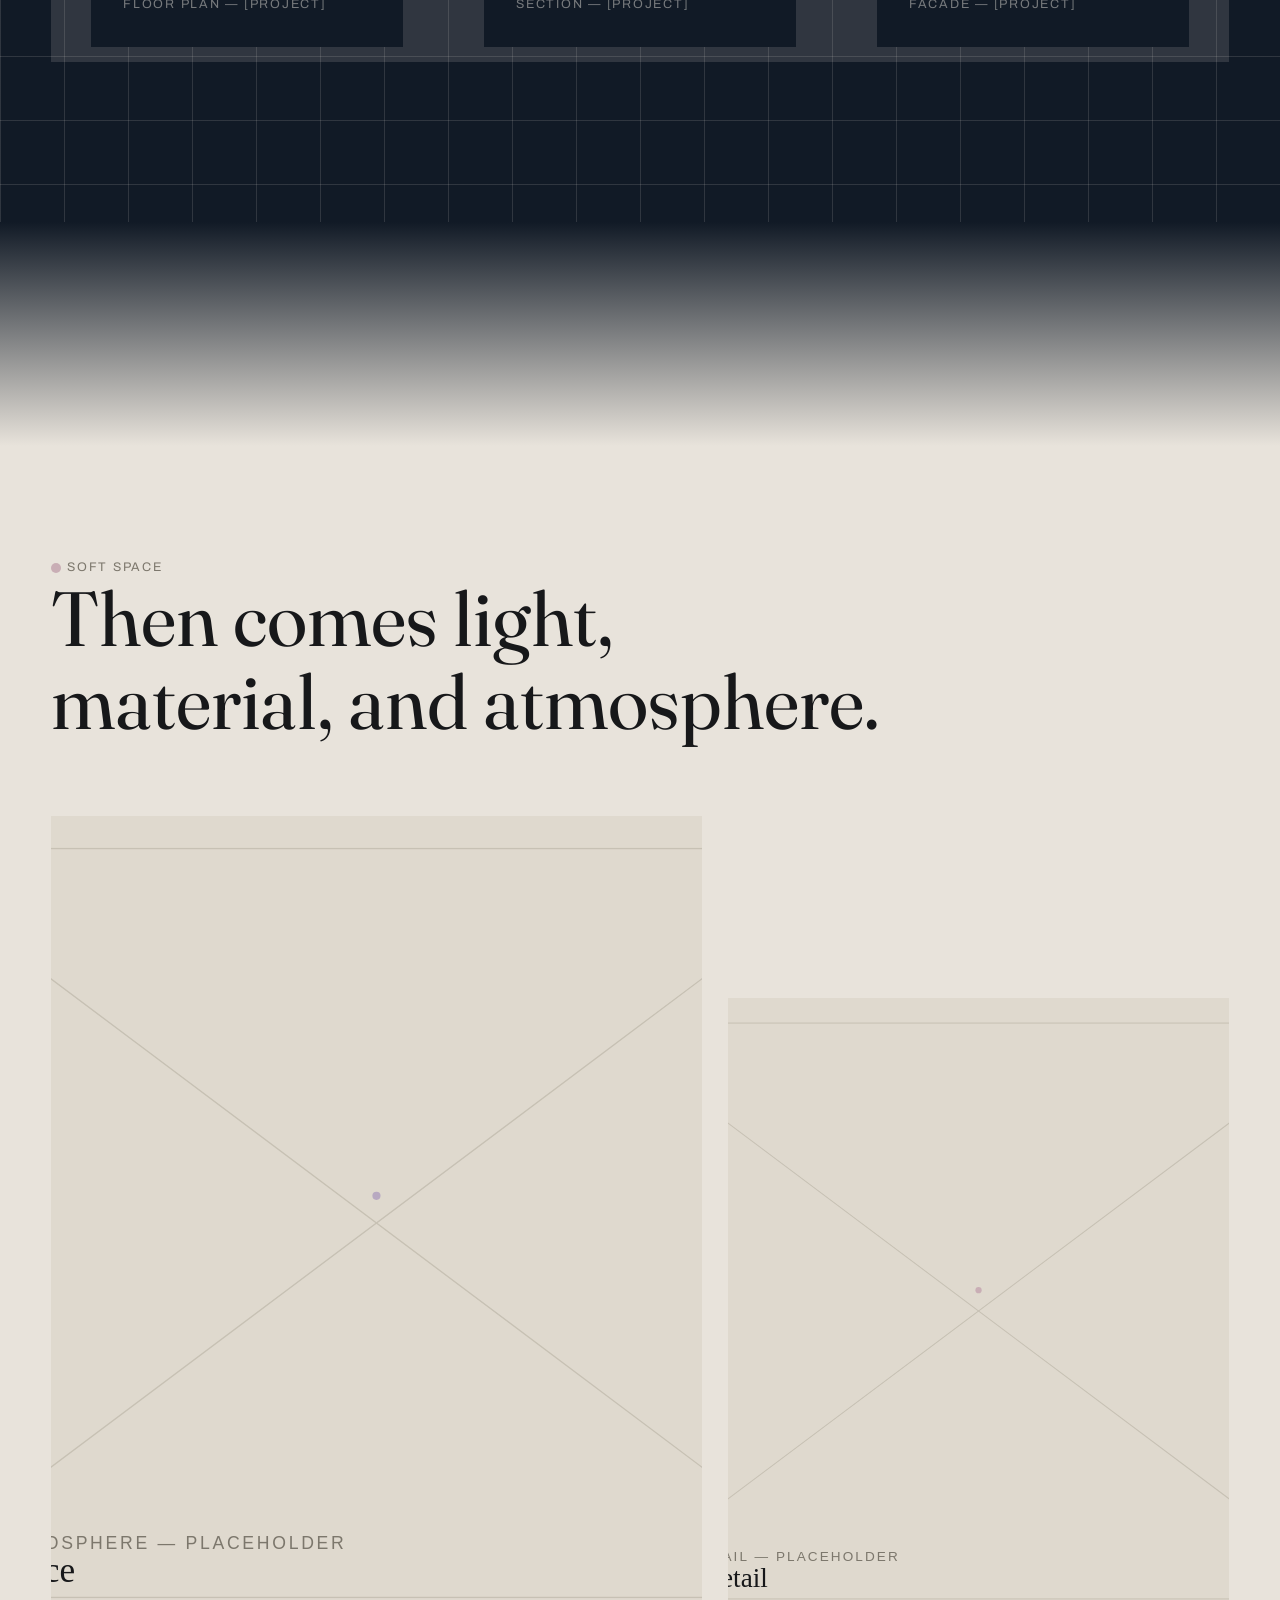
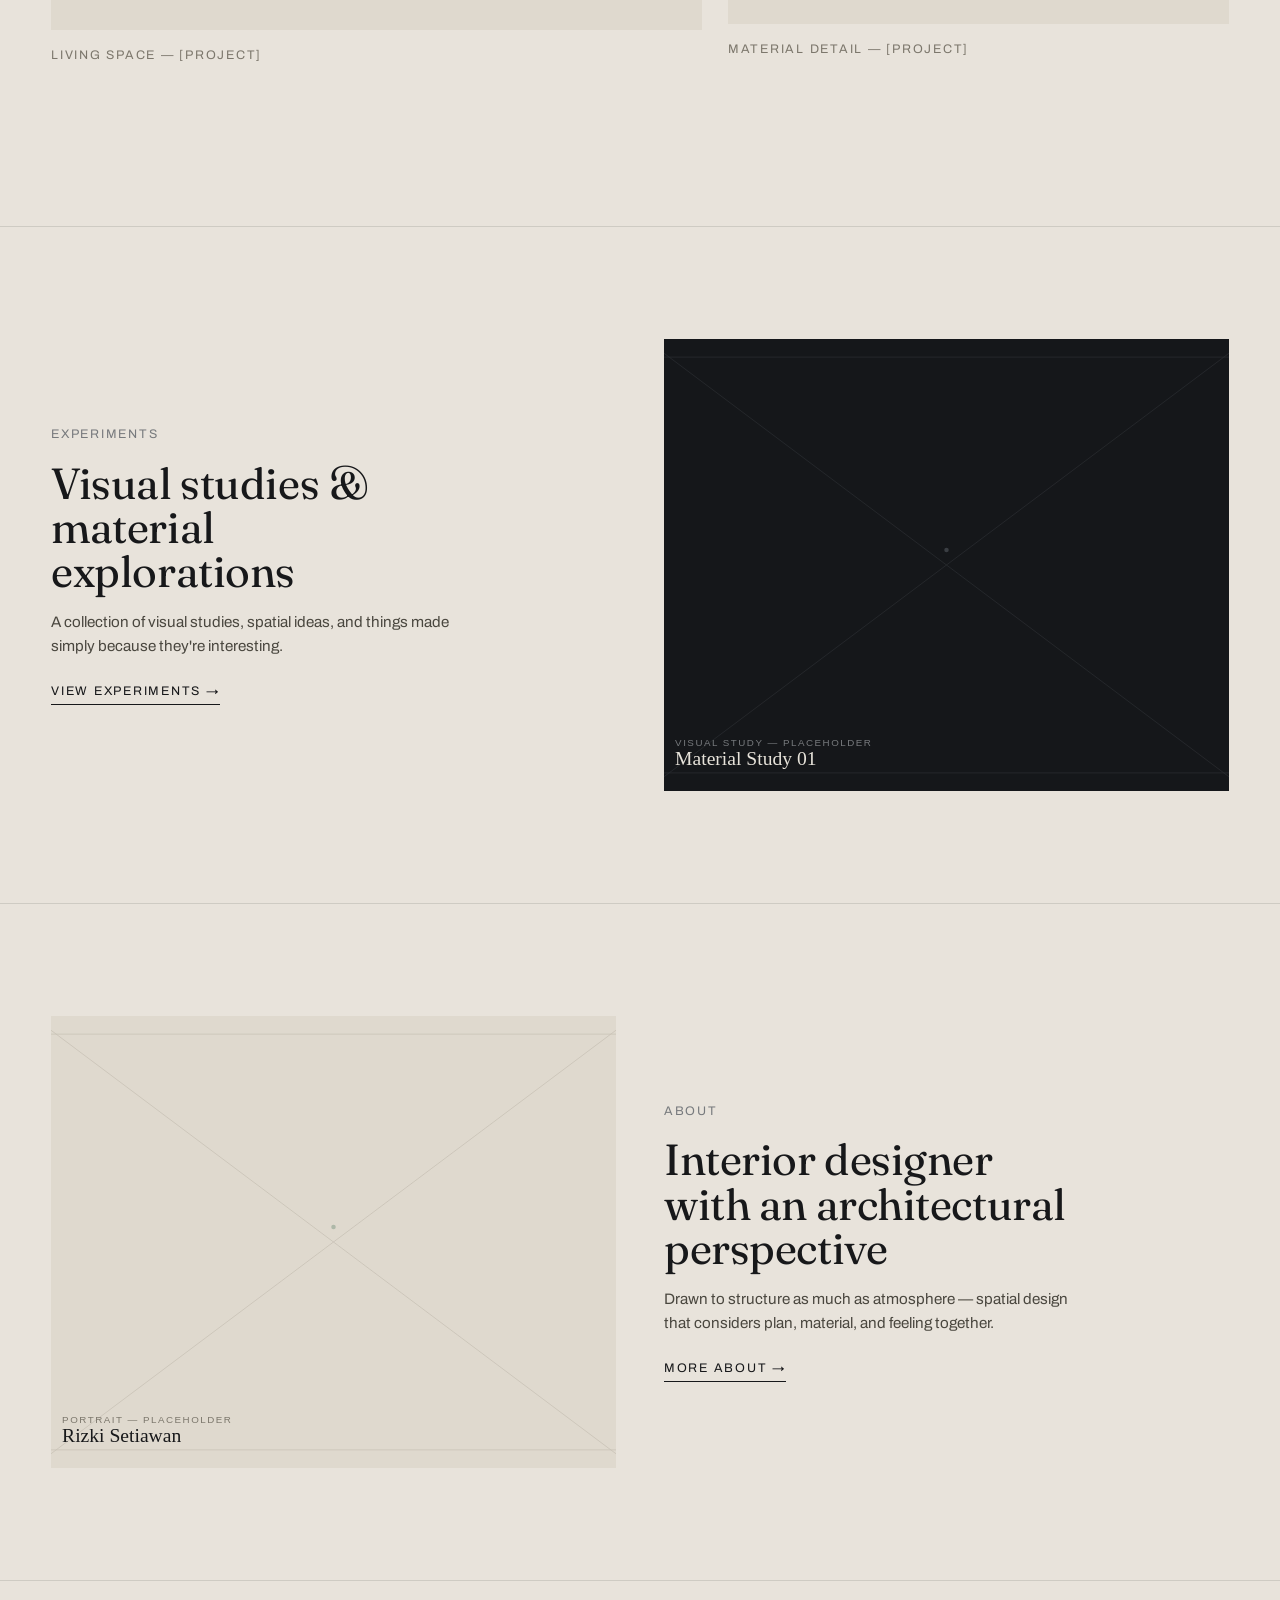
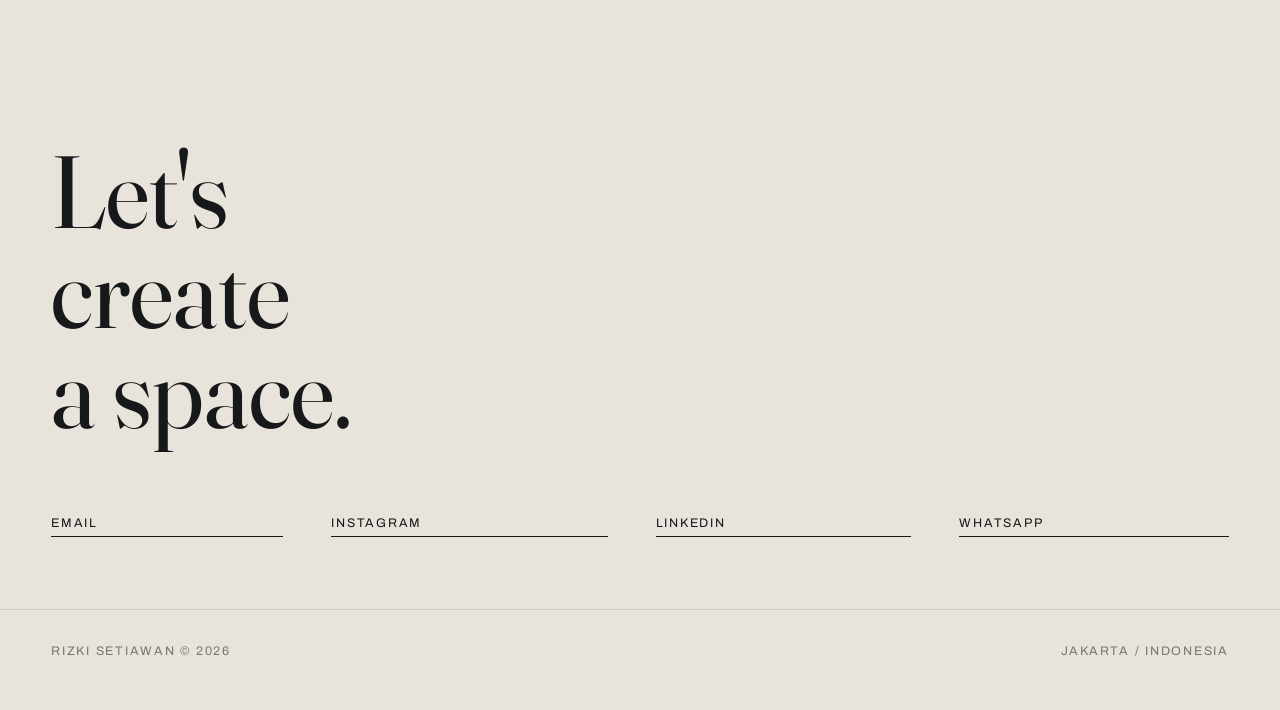
==== commit 21cf6eaf: "Update about & contact info" ====
--- a/index.html
+++ b/index.html
@@ -142,10 +142,10 @@
   <section class="contact">
     <p class="contact__statement reveal">Let's<br>create<br>a space.</p>
     <div class="contact__links">
-      <span class="placeholder">Email — [pending]</span>
-      <span class="placeholder">Instagram — [pending]</span>
-      <span class="placeholder">LinkedIn — [pending]</span>
-      <span class="placeholder">Behance — [pending]</span>
+      <a href="mailto:rizkisetiawan4554@gmail.com" data-cursor="Open">Email</a>
+      <a href="https://instagram.com/riiz.kii" target="_blank" rel="noopener" data-cursor="Open">Instagram</a>
+      <a href="https://linkedin.com/in/rizkisetiawan" target="_blank" rel="noopener" data-cursor="Open">LinkedIn</a>
+      <a href="https://wa.me/6285591226481" target="_blank" rel="noopener" data-cursor="Open">WhatsApp</a>
     </div>
   </section>
 
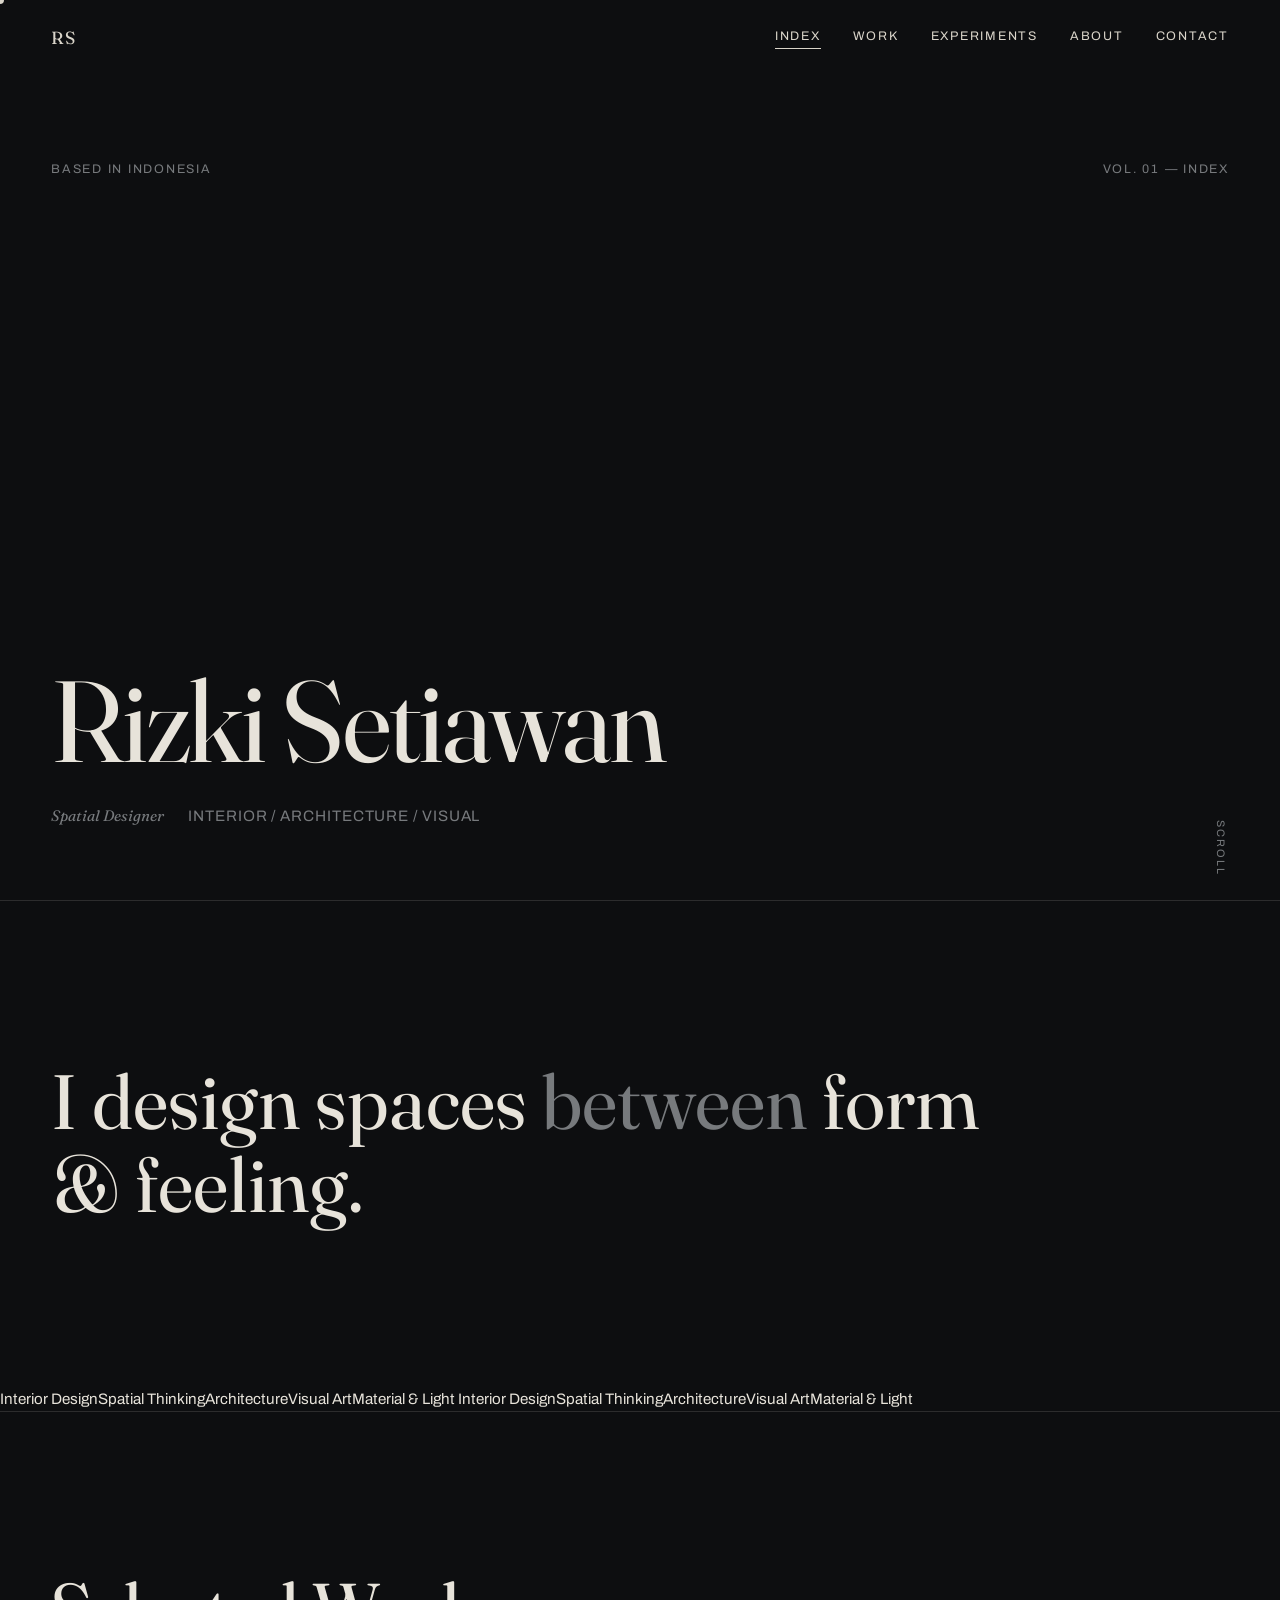
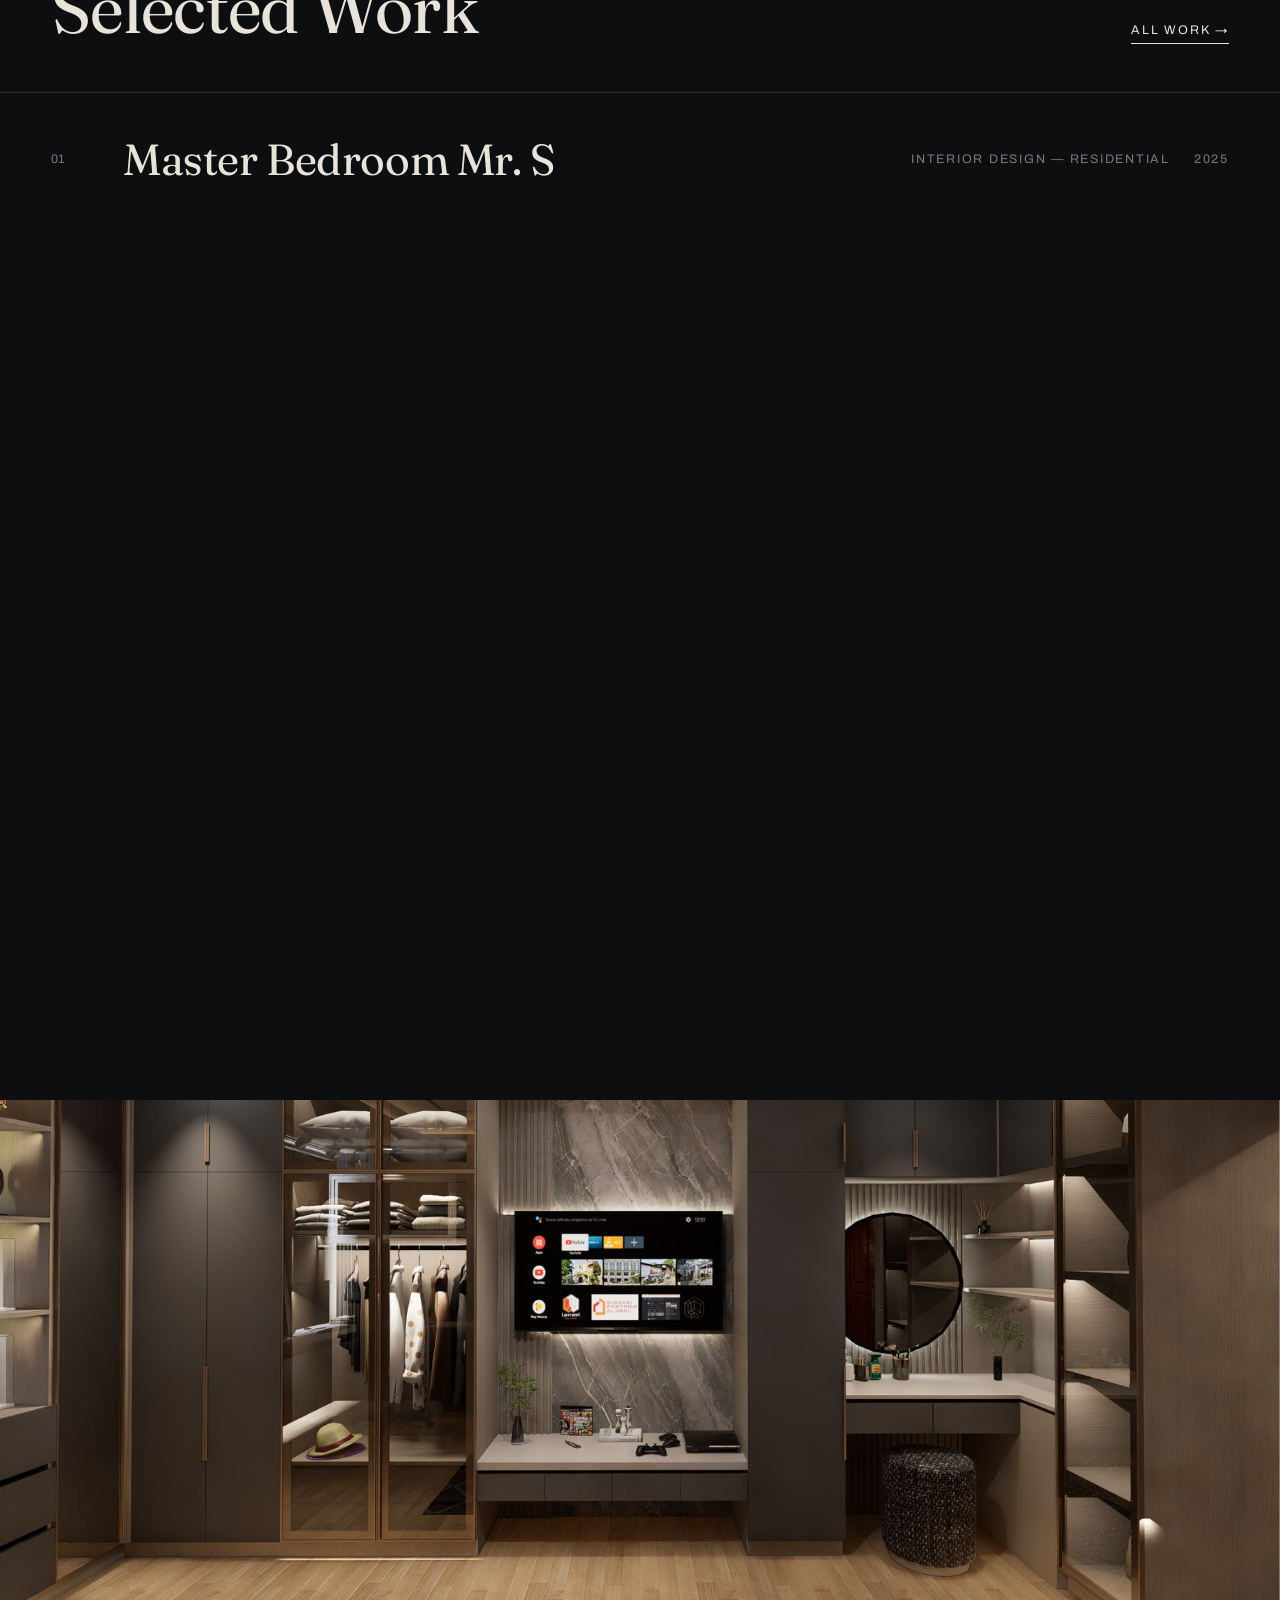
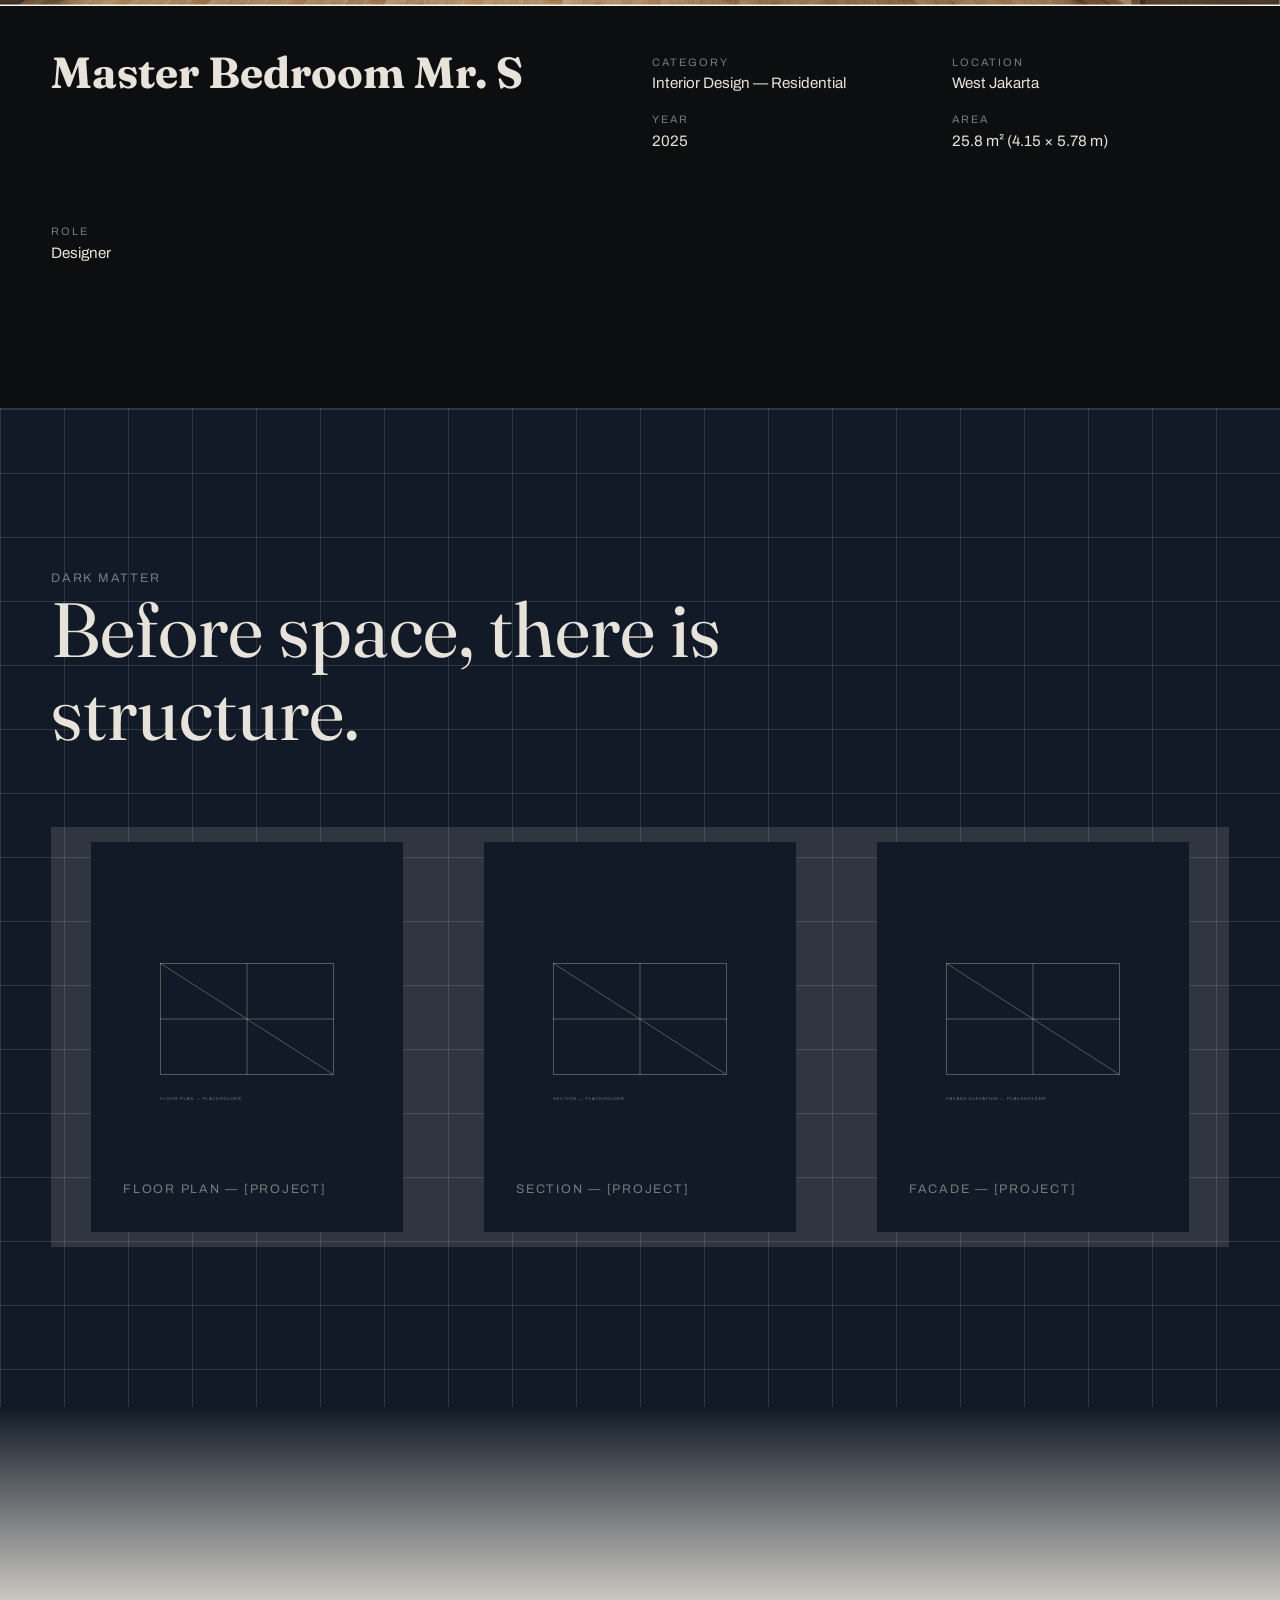
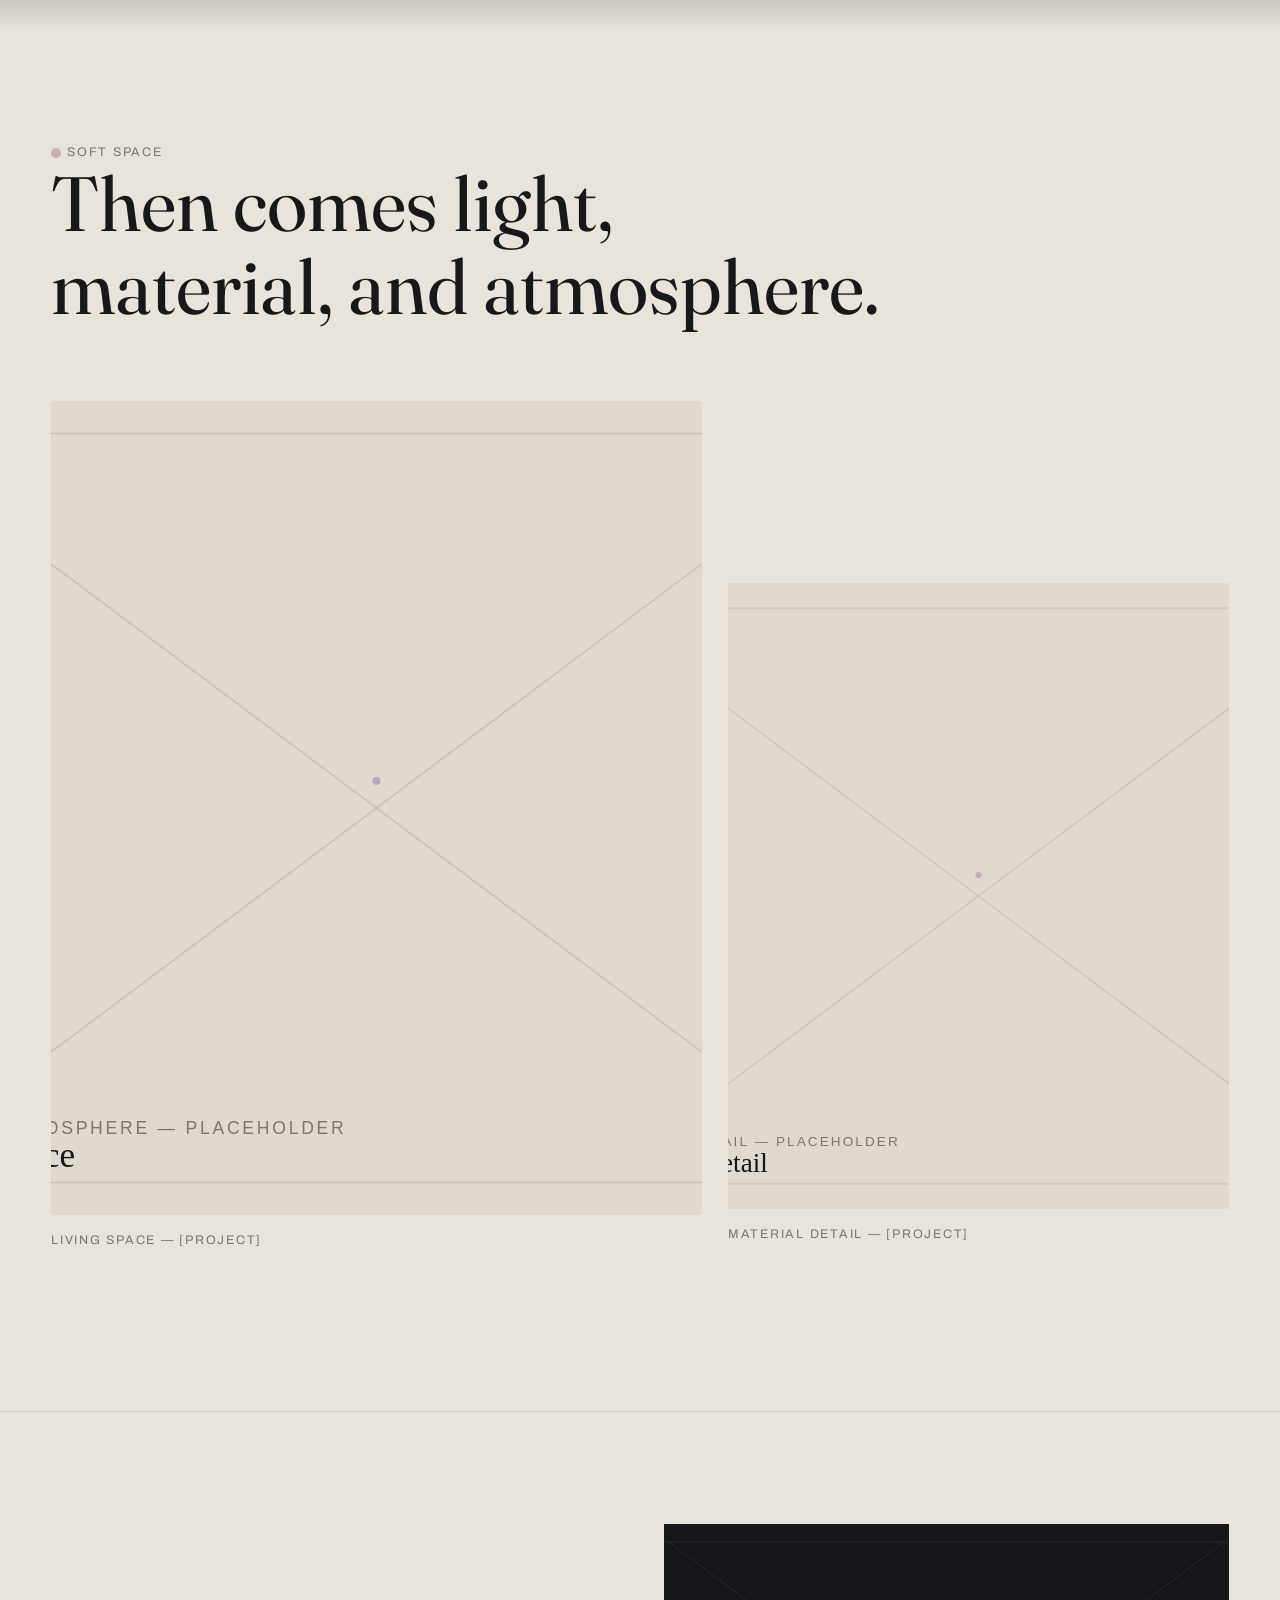
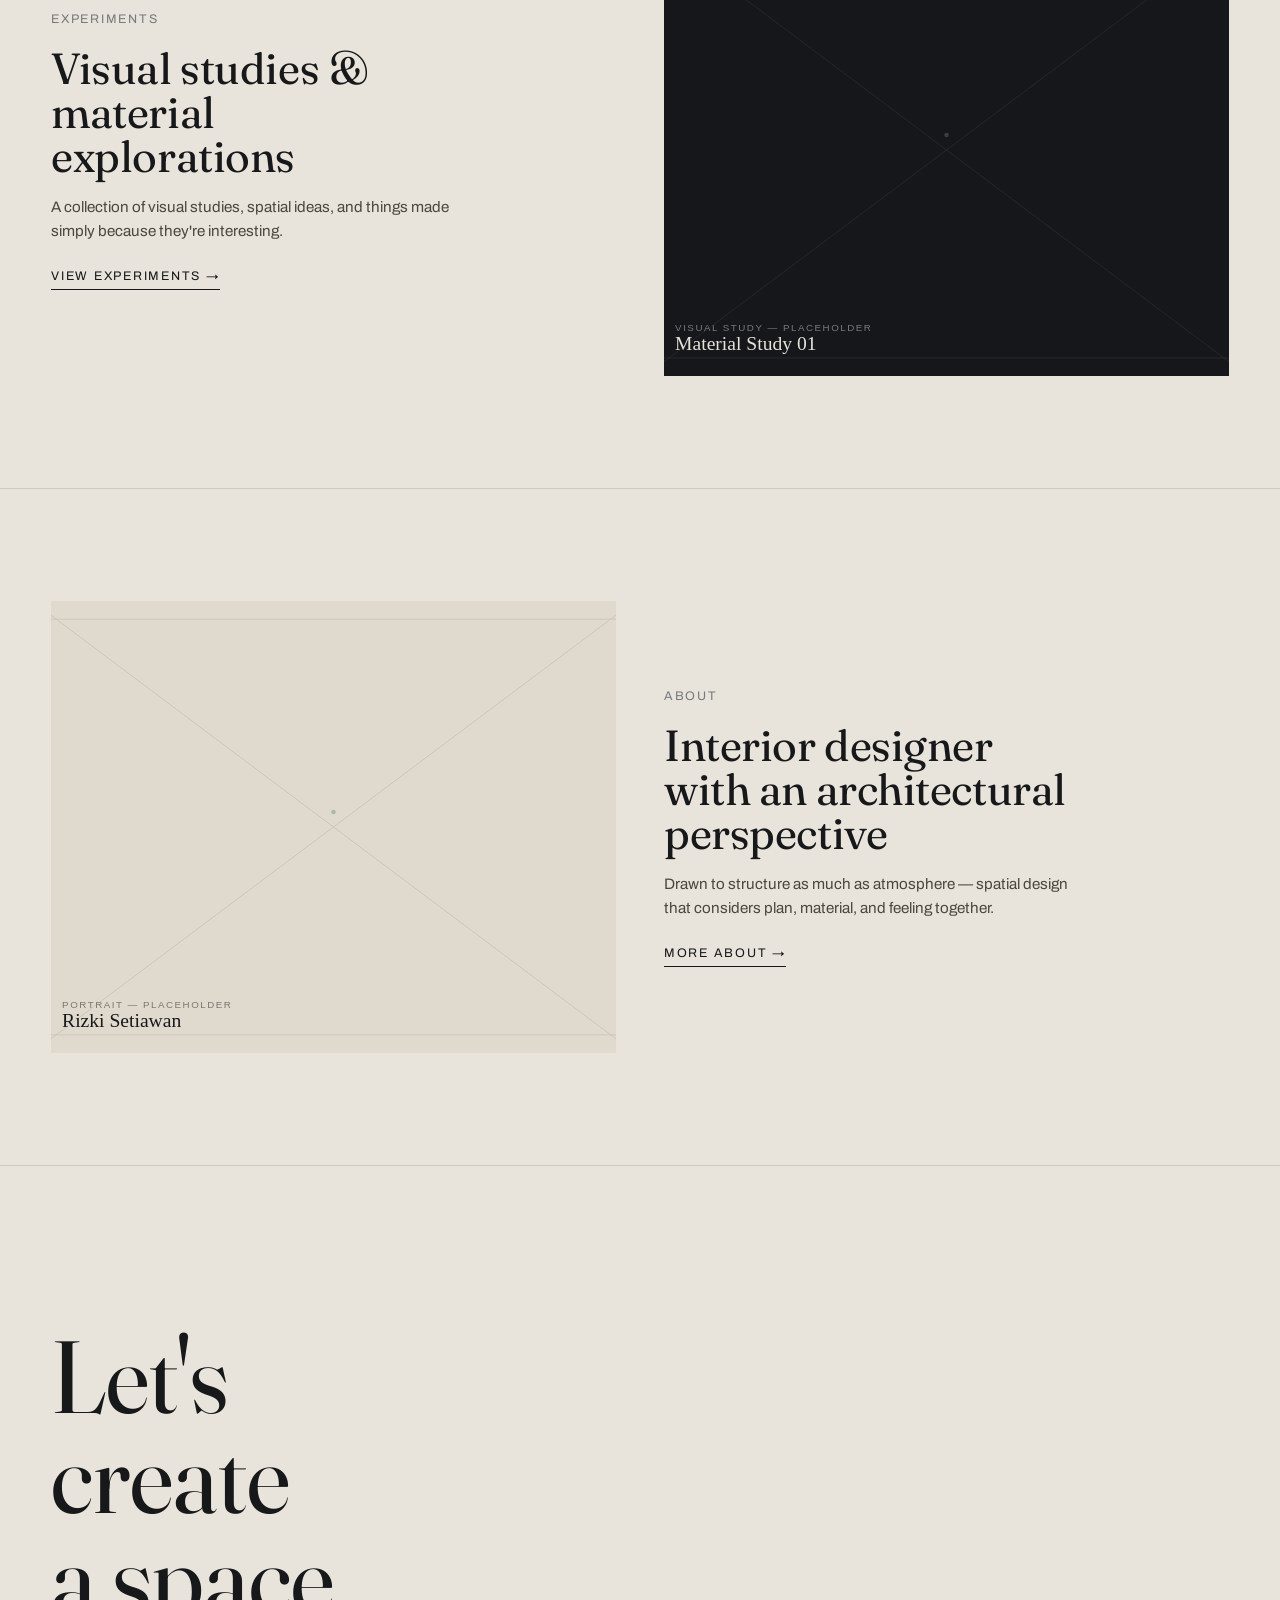
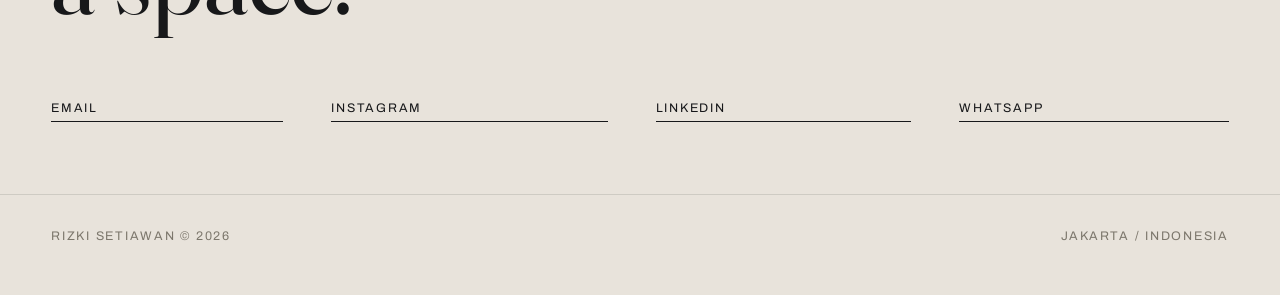
==== commit bfdcfa46: "tambah apt moi" ====
--- a/index.html
+++ b/index.html
@@ -57,6 +57,14 @@
     <p class="statement__text reveal">I design spaces <span class="muted">between</span> form &amp; feeling.</p>
   </section>
 
+  <!-- MARQUEE -->
+  <div class="marquee" aria-hidden="true">
+    <div class="marquee__track">
+      <span>Interior Design</span><span>Spatial Thinking</span><span>Architecture</span><span>Visual Art</span><span>Material &amp; Light</span>
+      <span>Interior Design</span><span>Spatial Thinking</span><span>Architecture</span><span>Visual Art</span><span>Material &amp; Light</span>
+    </div>
+  </div>
+
   <!-- 03 — SELECTED WORK -->
   <section class="work-section">
     <div class="work-section__head">
@@ -102,11 +110,11 @@
     </div>
     <div class="soft-space__gallery">
       <figure class="reveal" data-cursor="Explore">
-        <img src="images/interiors/placeholder-01.svg" alt="Interior atmosphere placeholder" loading="lazy">
+        <div class="media-frame"><img src="images/interiors/placeholder-01.svg" alt="Interior atmosphere placeholder" loading="lazy"></div>
         <figcaption>Living Space — [Project]</figcaption>
       </figure>
       <figure class="tall reveal" data-cursor="Explore">
-        <img src="images/interiors/placeholder-02.svg" alt="Material detail placeholder" loading="lazy">
+        <div class="media-frame"><img src="images/interiors/placeholder-02.svg" alt="Material detail placeholder" loading="lazy"></div>
         <figcaption>Material Detail — [Project]</figcaption>
       </figure>
     </div>
@@ -144,8 +152,8 @@
     <div class="contact__links">
       <a href="mailto:rizkisetiawan4554@gmail.com" data-cursor="Open">Email</a>
       <a href="https://instagram.com/riiz.kii" target="_blank" rel="noopener" data-cursor="Open">Instagram</a>
-      <a href="https://linkedin.com/in/rizkisetiawan" target="_blank" rel="noopener" data-cursor="Open">LinkedIn</a>
-      <a href="https://wa.me/6285591226481" target="_blank" rel="noopener" data-cursor="Open">WhatsApp</a>
+      <a href="https://www.linkedin.com/in/rizki-setiawan4554/" target="_blank" rel="noopener" data-cursor="Open">LinkedIn</a>
+      <a href="https://wa.me/6285591226481?text=Halo%2C%20salam%20kenal%20Ki%21%20Saya%20menemukanmu%20dari%20portofolio.%20Bisa%20kita%20berdiskusi%20untuk%20bekerja%20sama%3F" target="_blank" rel="noopener" data-cursor="Open">WhatsApp</a>
     </div>
   </section>
 
@@ -160,7 +168,7 @@
 <script src="js/data.js"></script>
 <script src="js/main.js"></script>
 <script>
-  renderProjectList(document.getElementById('project-list'));
+  renderProjectList(document.getElementById('project-list'), 4);
   renderFeatured(document.getElementById('featured-project'));
 </script>
 </body>
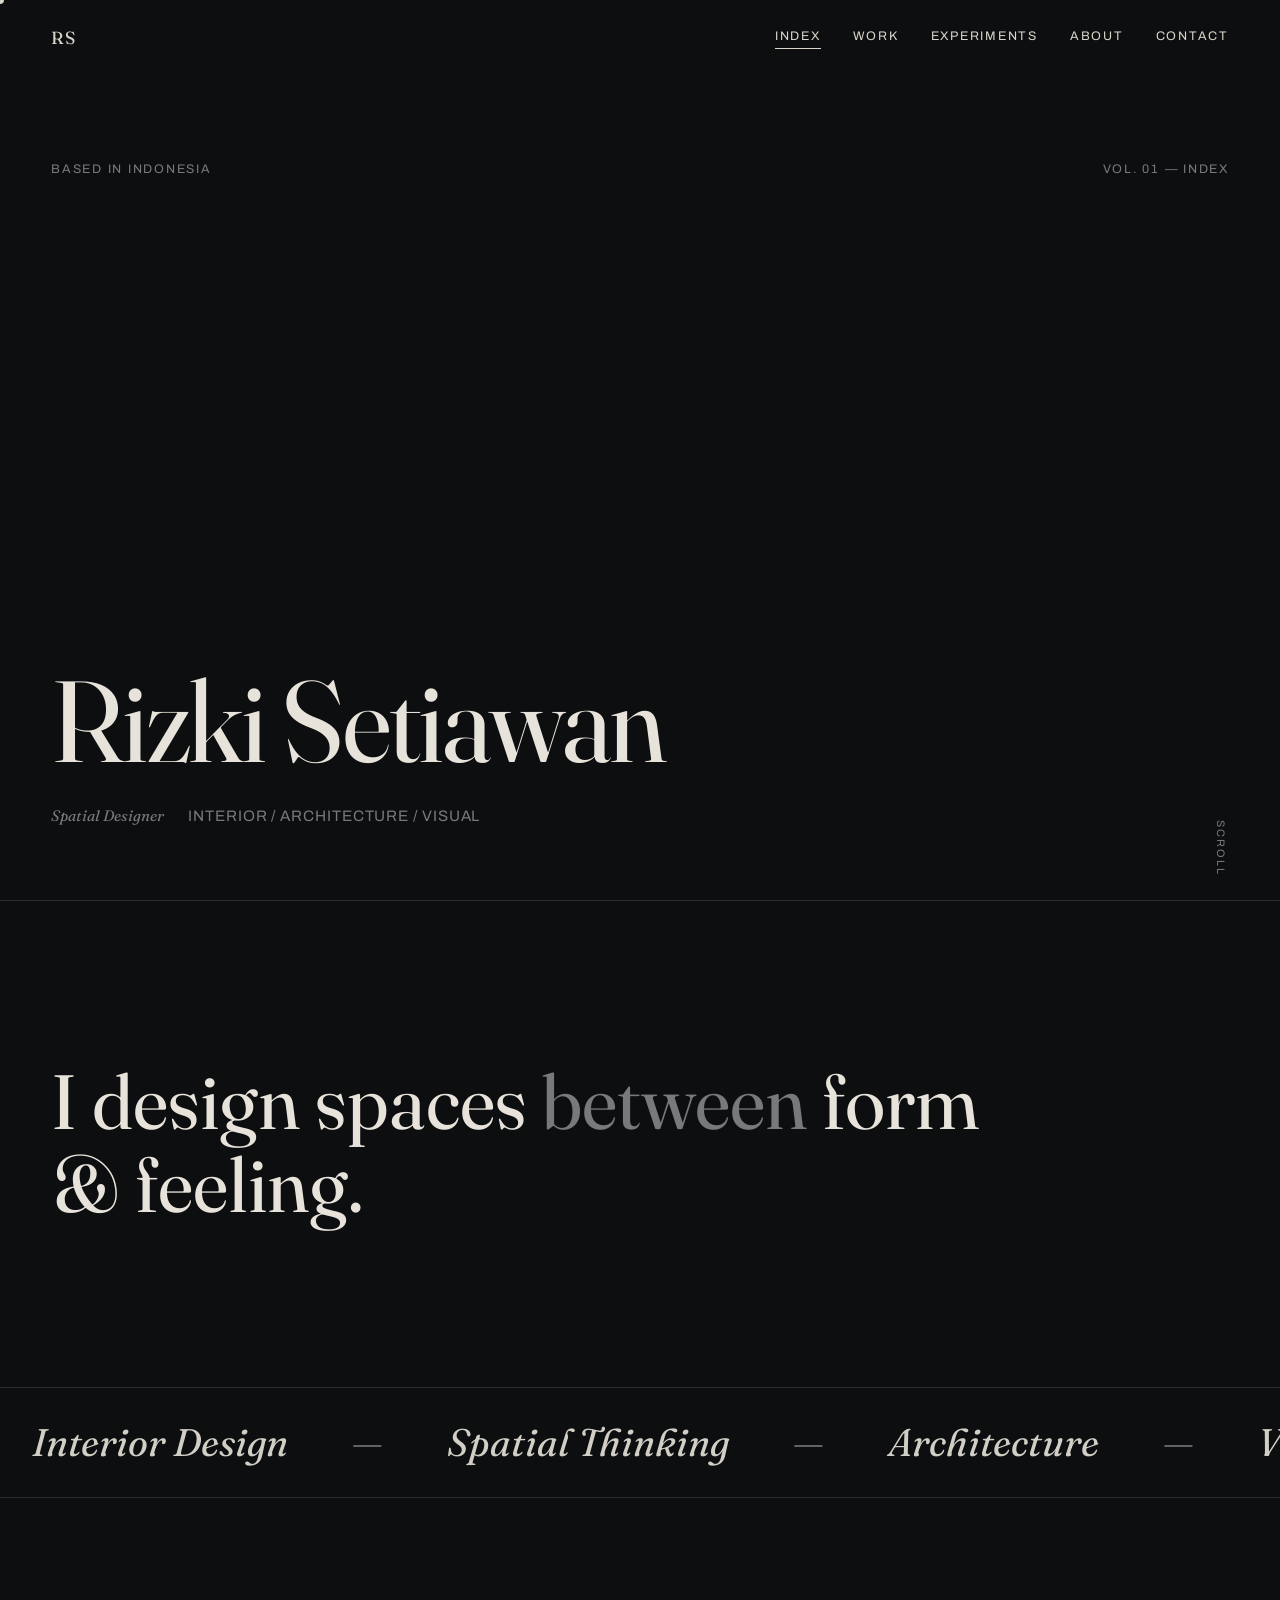
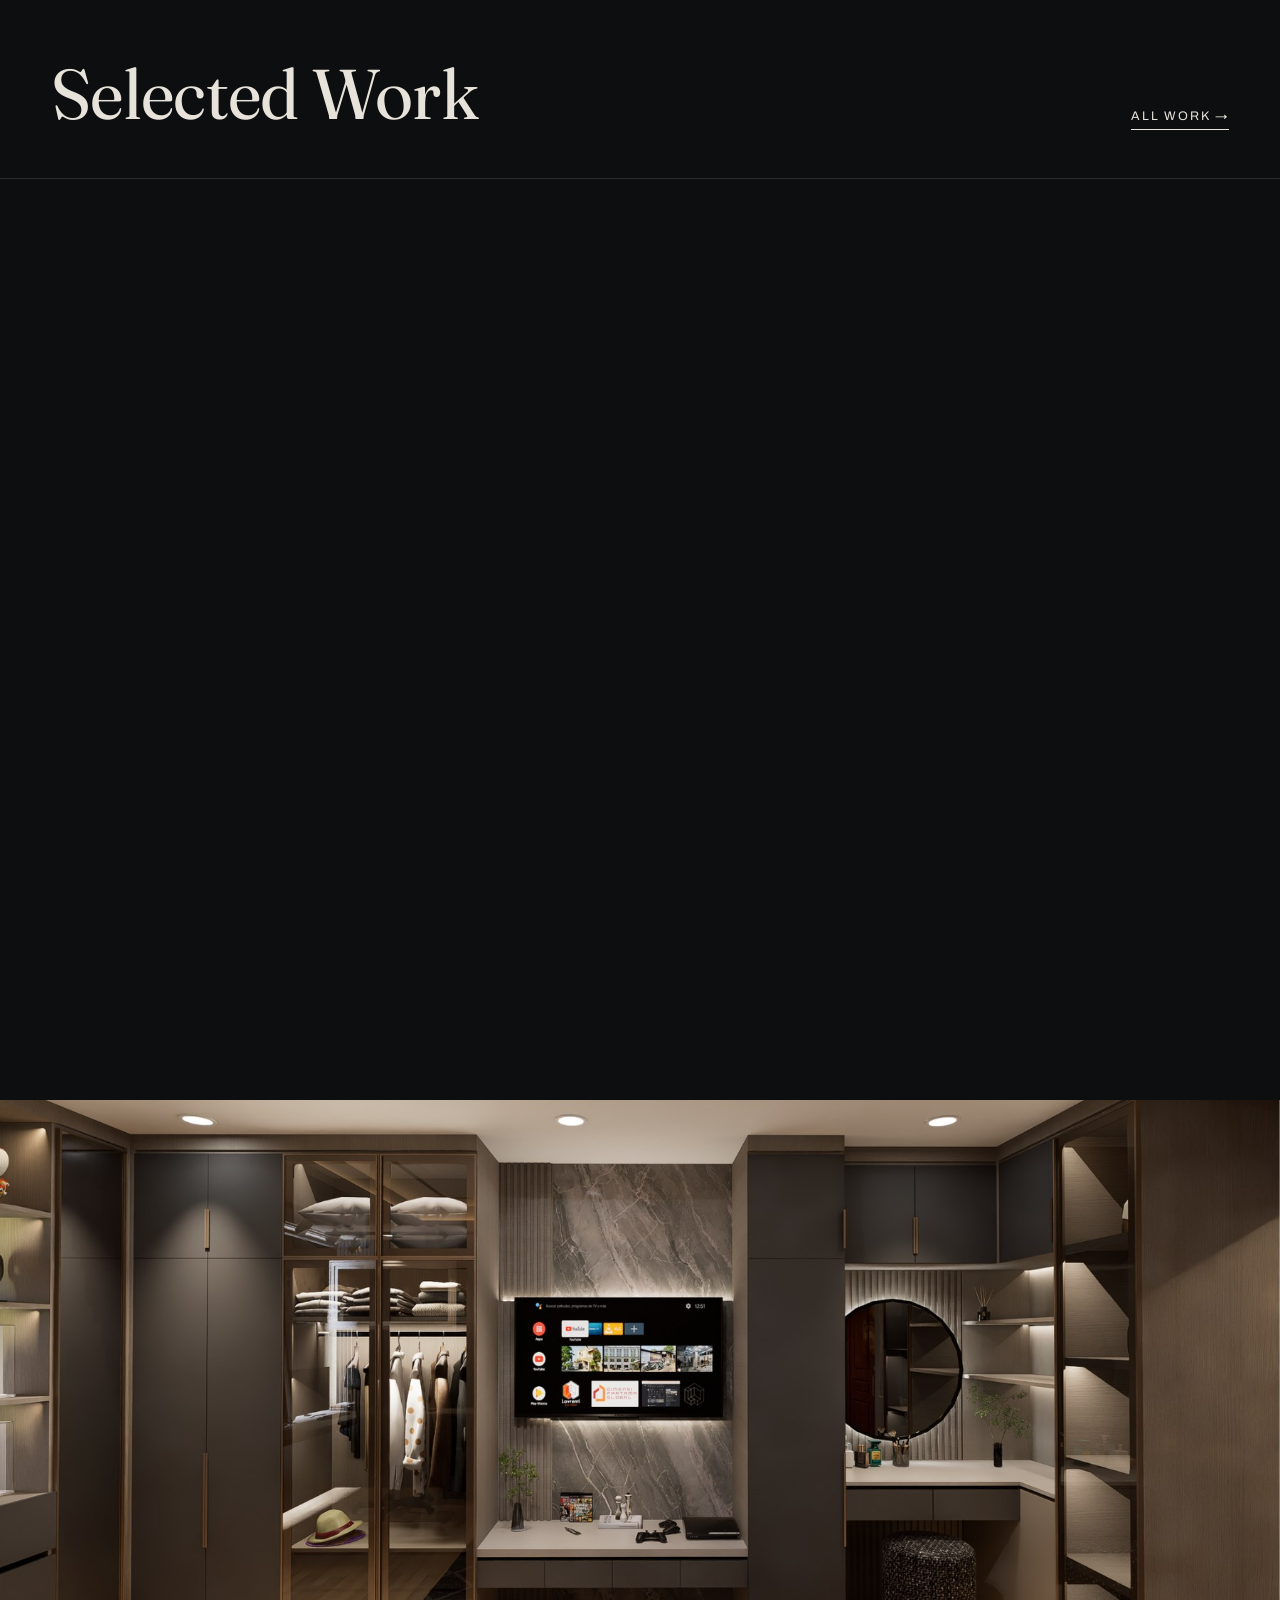
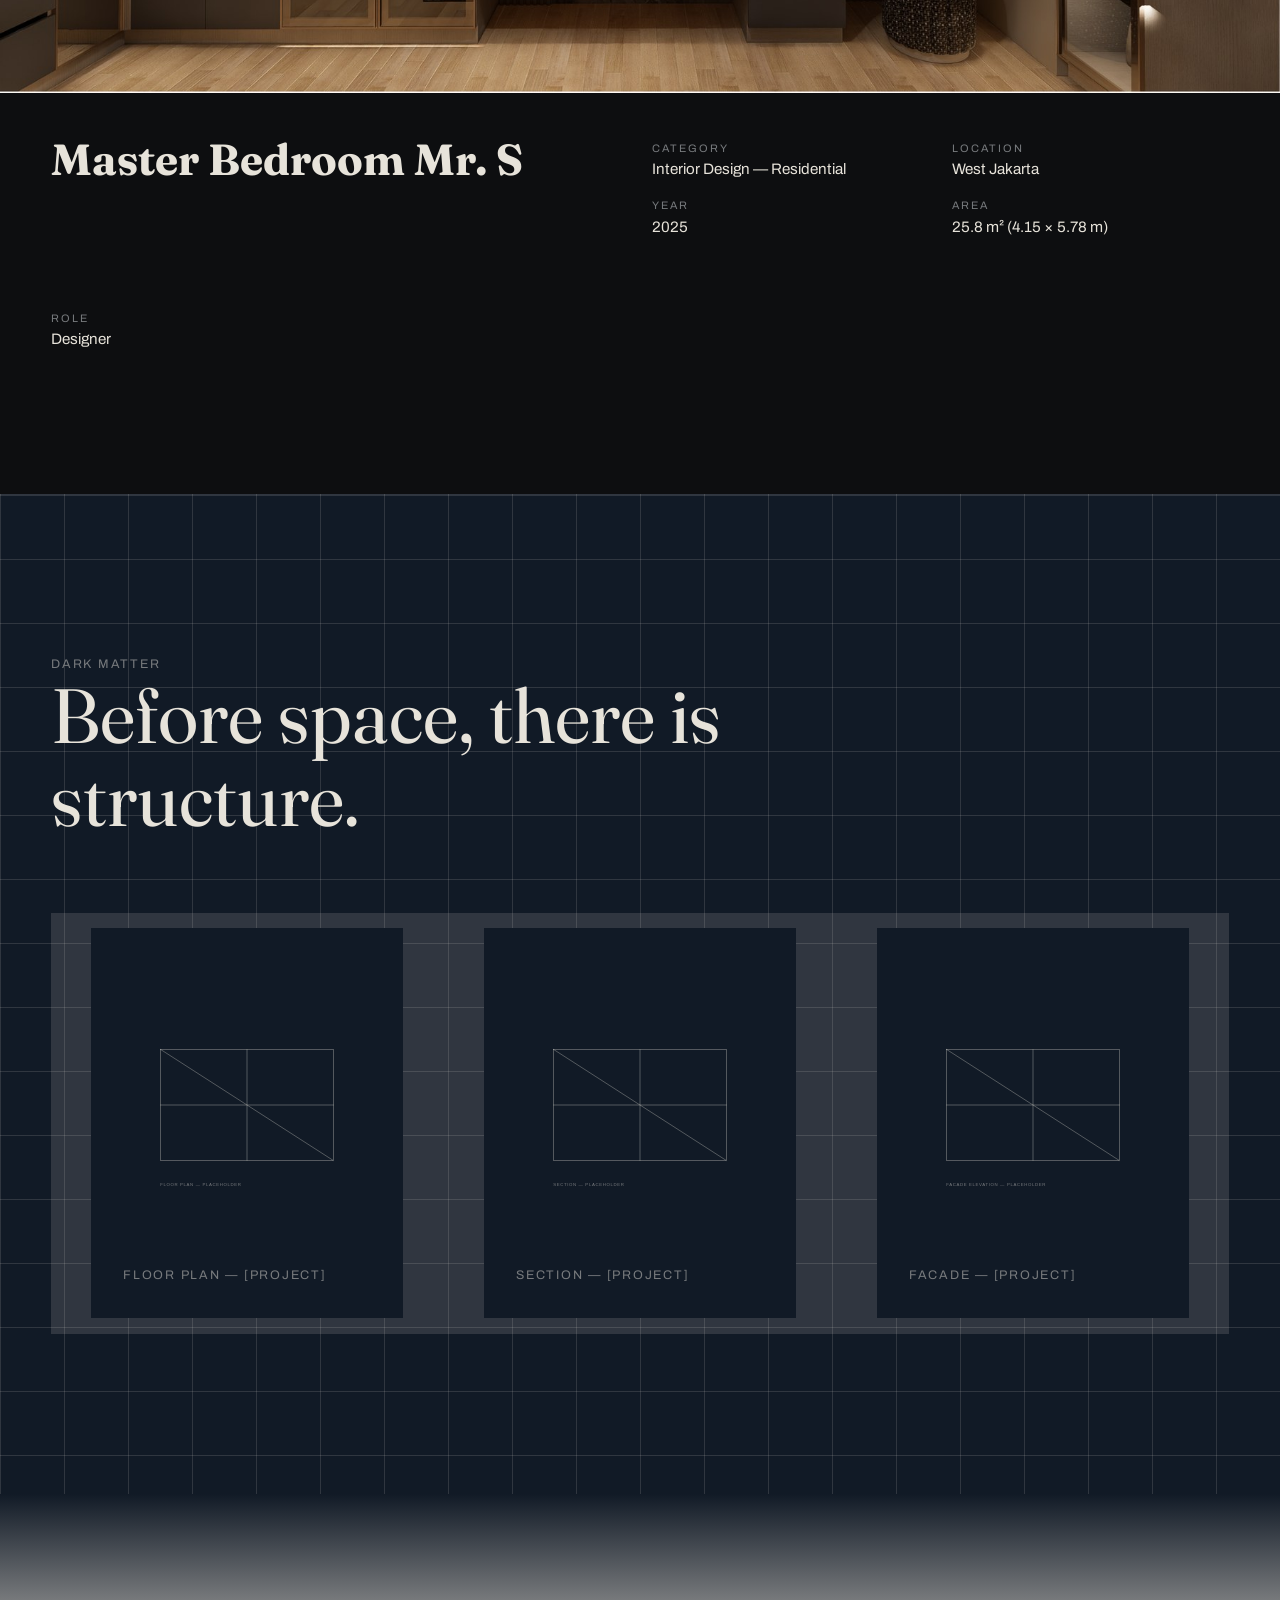
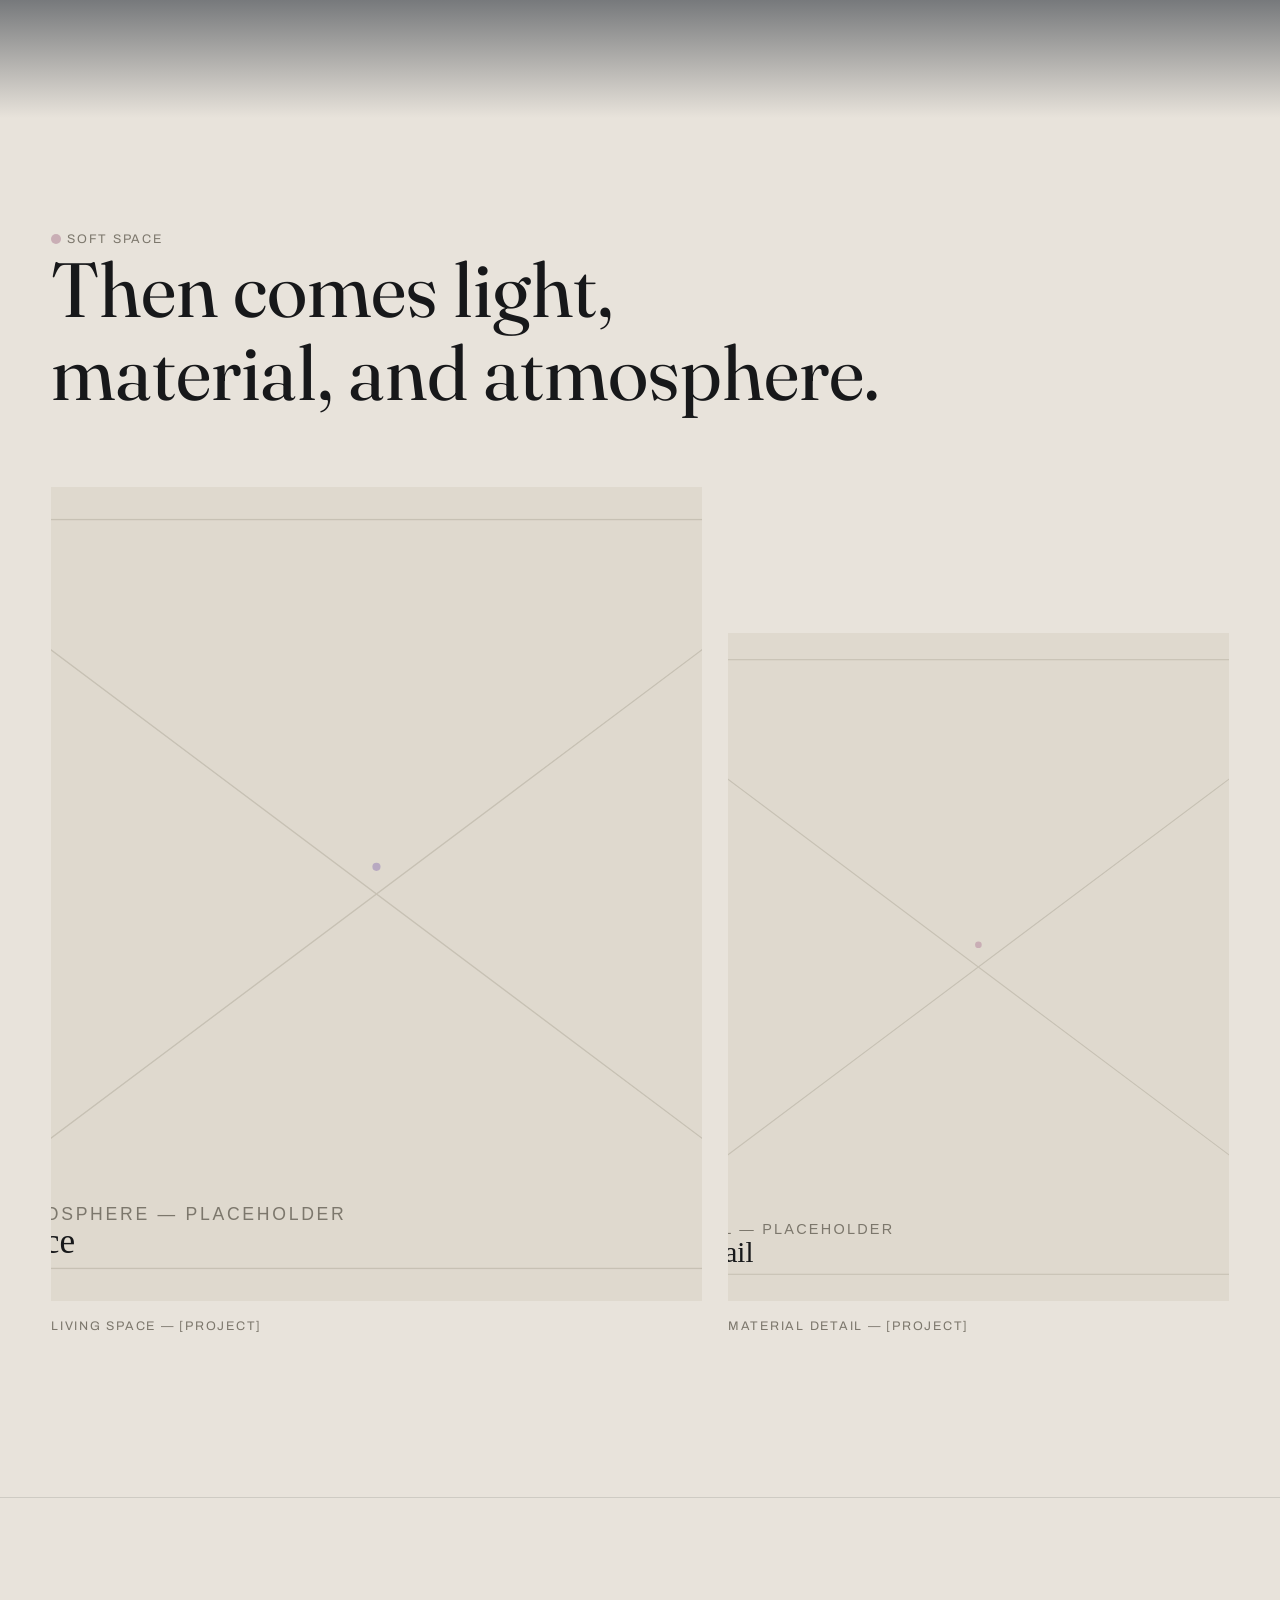
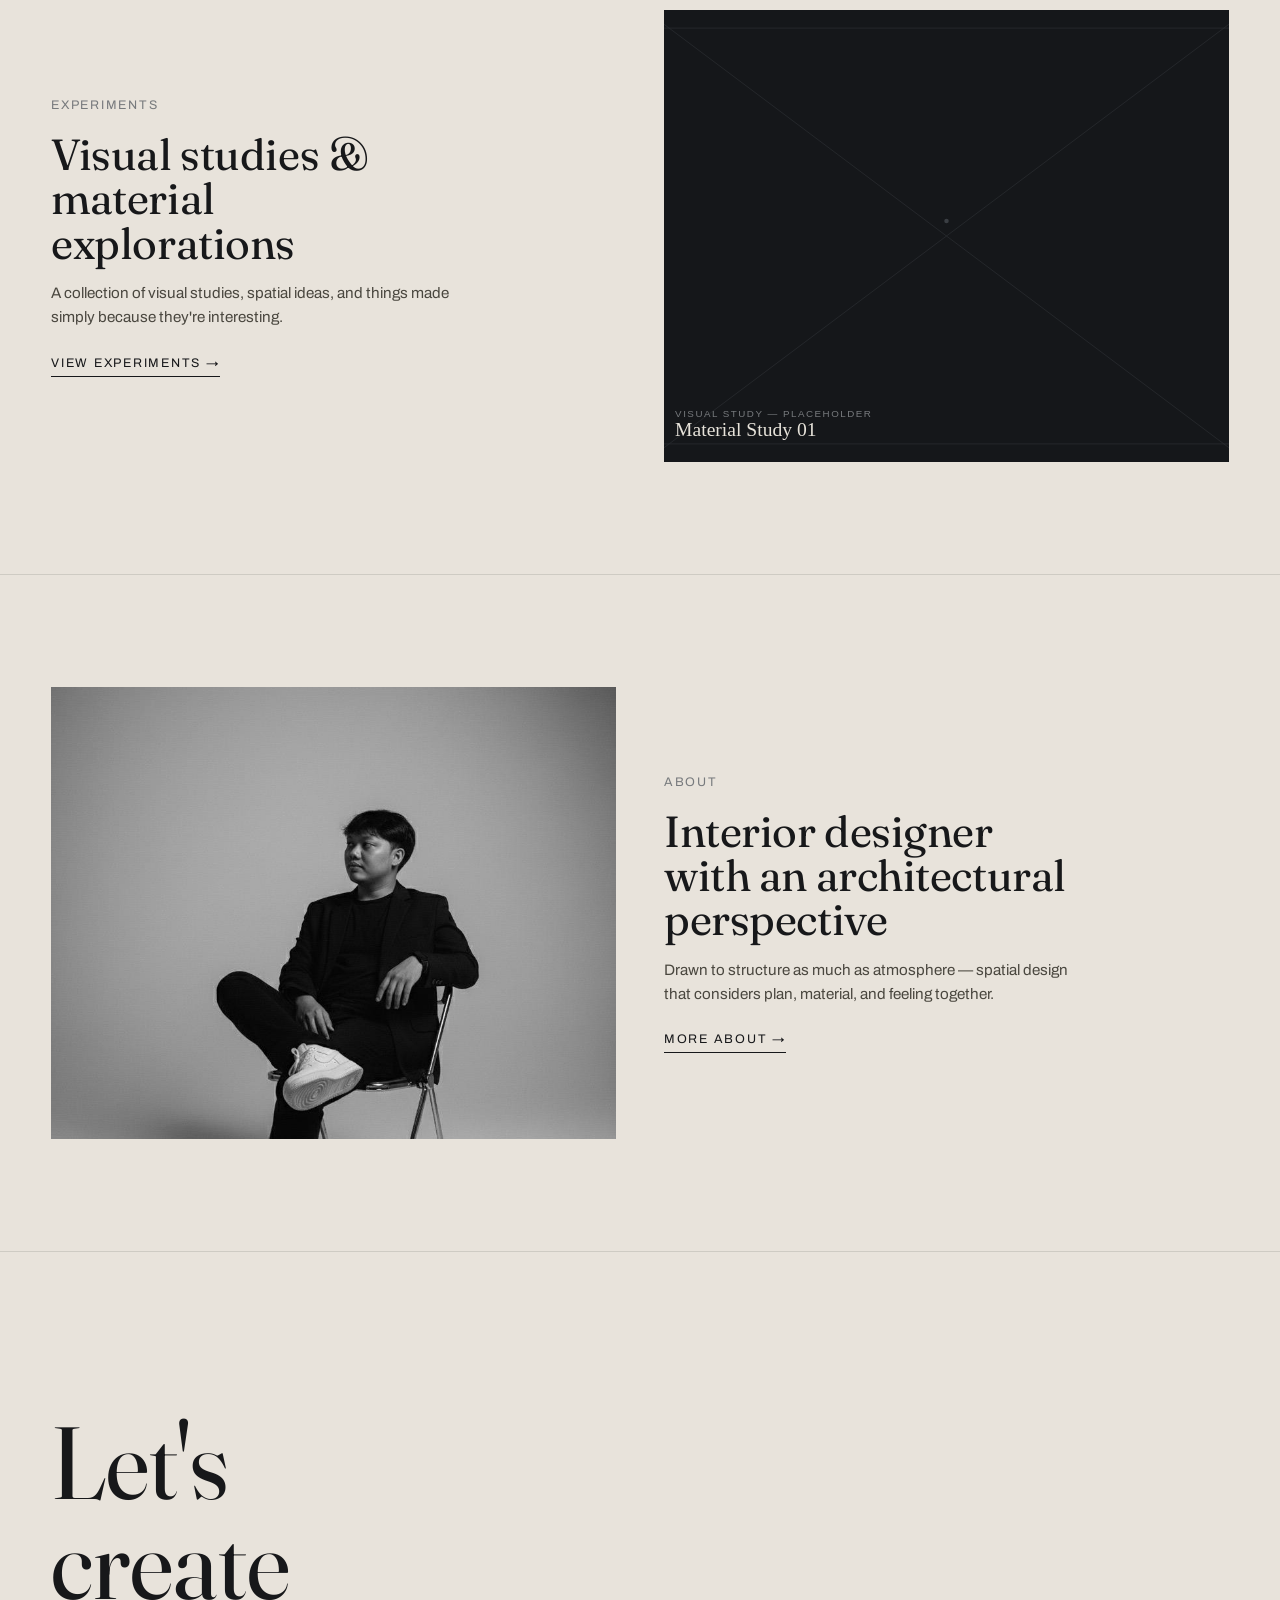
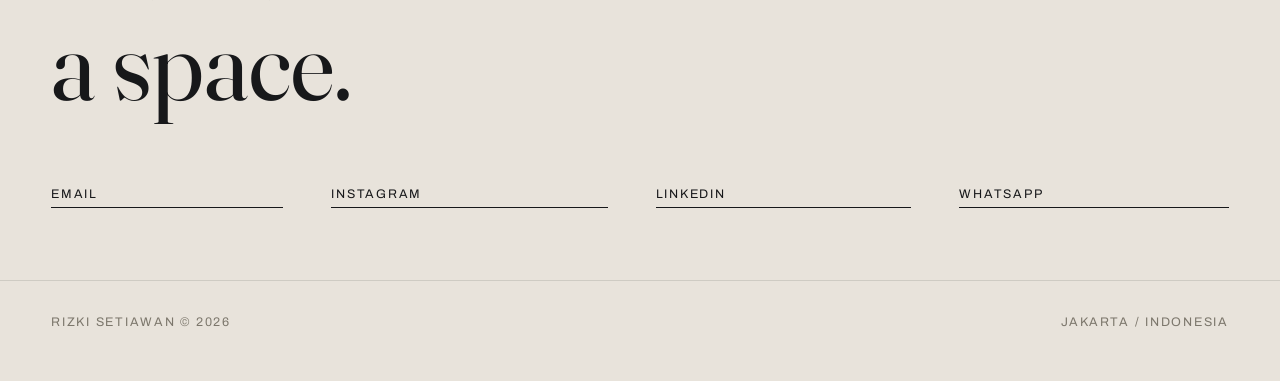
==== commit e9fcea8e: "pp" ====
--- a/index.html
+++ b/index.html
@@ -136,7 +136,7 @@
   <!-- 20 — ABOUT PREVIEW -->
   <section class="preview-band" style="border-top:1px solid var(--ss-line);">
     <div class="preview-band__visual reveal" data-cursor="Explore">
-      <img src="images/about/placeholder.svg" alt="Portrait placeholder" loading="lazy">
+      <img src="images/about/rizki-portrait.jpg" alt="Portrait of Rizki Setiawan" loading="lazy">
     </div>
     <div class="preview-band__text reveal">
       <span class="eyebrow">About</span>
--- a/css/main.css
+++ b/css/main.css
@@ -92,6 +92,14 @@
   padding: var(--sp-3) var(--edge);
   mix-blend-mode: difference;
   color: #E7E3DA;
+  transition: transform var(--dur-mid) var(--ease-soft);
+}
+.site-header.nav-hidden {
+  transform: translateY(-120%);
+}
+@media (prefers-reduced-motion: reduce) {
+  .site-header { transition: none; }
+  .site-header.nav-hidden { transform: none; }
 }
 
 .brand {
@@ -347,8 +355,9 @@
   pointer-events: none;
   opacity: 0;
   z-index: 50;
-  transform: translate(-50%, -50%) scale(0.94);
-  transition: opacity var(--dur-fast) var(--ease-soft);
+  --tilt: 0deg;
+  transform: translate(-50%, -50%) scale(0.94) rotate(var(--tilt));
+  transition: opacity var(--dur-fast) var(--ease-soft), transform 0.4s var(--ease-soft);
 }
 .project-preview.is-visible { opacity: 1; }
 .project-preview img { width: 100%; height: 100%; object-fit: cover; }
@@ -463,8 +472,10 @@
   align-items: end;
 }
 .soft-space__gallery figure { margin: 0; }
-.soft-space__gallery img { width: 100%; aspect-ratio: 4/5; object-fit: cover; }
-.soft-space__gallery .tall { aspect-ratio: 3/4; }
+.soft-space__gallery .media-frame { overflow: hidden; }
+.soft-space__gallery img { width: 100%; aspect-ratio: 4/5; object-fit: cover; transition: transform 0.6s var(--ease-soft); }
+.soft-space__gallery .media-frame:hover img { transform: scale(1.05); }
+.soft-space__gallery .tall img { aspect-ratio: 3/4; }
 .soft-space__gallery figcaption {
   font-size: var(--fs-meta); letter-spacing: var(--ls-meta); text-transform: uppercase;
   color: #7C776C; margin-top: var(--sp-2);
@@ -492,7 +503,8 @@
 .preview-band__text { max-width: 46ch; }
 .preview-band__text p { margin-top: var(--sp-2); color: #4A473F; }
 .preview-band__visual { aspect-ratio: 5/4; overflow: hidden; }
-.preview-band__visual img { width: 100%; height: 100%; object-fit: cover; }
+.preview-band__visual img { width: 100%; height: 100%; object-fit: cover; transition: transform 0.6s var(--ease-soft); }
+.preview-band__visual:hover img { transform: scale(1.06); }
 .preview-band .link-arrow { margin-top: var(--sp-3); display: inline-block; }
 
 @media (max-width: 900px) {
@@ -549,7 +561,9 @@
 }
 .experiment-item { margin: 0; }
 .experiment-item:nth-child(3n+2) { margin-top: var(--sp-6); }
-.experiment-item img { width: 100%; aspect-ratio: 3/4; object-fit: cover; background: var(--dm-bg-2); }
+.experiment-item .media-frame { overflow: hidden; background: var(--dm-bg-2); }
+.experiment-item img { width: 100%; aspect-ratio: 3/4; object-fit: cover; transition: transform 0.6s var(--ease-soft); }
+.experiment-item .media-frame:hover img { transform: scale(1.06); }
 .experiment-item figcaption {
   display: flex; justify-content: space-between;
   margin-top: var(--sp-2);
@@ -573,7 +587,9 @@
 .about-hero { padding: var(--sp-9) var(--edge) var(--sp-6); border-bottom: 1px solid var(--ss-line); background: var(--ss-bg); color: var(--ss-ink); }
 .about-hero__intro { font-size: clamp(1.6rem, 3vw, 2.4rem); font-family: var(--font-display); max-width: 22ch; margin-top: var(--sp-3); }
 .about-body { background: var(--ss-bg); color: var(--ss-ink); padding: var(--sp-7) var(--edge) var(--sp-8); display: grid; grid-template-columns: 1fr 1.4fr; gap: var(--sp-6); }
-.about-body__portrait img { width: 100%; aspect-ratio: 4/5; object-fit: cover; }
+.about-body__portrait { overflow: hidden; }
+.about-body__portrait img { width: 100%; aspect-ratio: 4/5; object-fit: cover; transition: transform 0.6s var(--ease-soft); }
+.about-body__portrait:hover img { transform: scale(1.05); }
 .about-body__text p { max-width: 60ch; color: #3E3B34; }
 .about-body__text p + p { margin-top: var(--sp-3); }
 .about-interests { margin-top: var(--sp-5); display: flex; flex-wrap: wrap; gap: var(--sp-2); }
@@ -606,6 +622,60 @@
 }
 
 /* ==========================================================================
+   MARQUEE (moving text strip)
+   ========================================================================== */
+
+.marquee {
+  overflow: hidden;
+  border-top: 1px solid var(--dm-line);
+  padding: var(--sp-3) 0;
+  white-space: nowrap;
+}
+.marquee__track {
+  display: inline-flex;
+  animation: marquee-scroll 28s linear infinite;
+}
+.marquee__track span {
+  font-family: var(--font-display);
+  font-style: italic;
+  font-size: clamp(1.4rem, 3vw, 2.4rem);
+  padding: 0 var(--sp-4);
+  color: var(--dm-warm-white);
+  opacity: 0.9;
+  display: inline-flex;
+  align-items: center;
+  gap: var(--sp-4);
+}
+.marquee__track span::after {
+  content: '—';
+  margin-left: var(--sp-4);
+  color: var(--dm-grey);
+  font-style: normal;
+}
+@keyframes marquee-scroll {
+  from { transform: translateX(0); }
+  to { transform: translateX(-50%); }
+}
+.marquee:hover .marquee__track { animation-play-state: paused; }
+
+/* ==========================================================================
+   KEN BURNS (slow continuous zoom on hero imagery)
+   ========================================================================== */
+
+.kenburns {
+  animation: kenburns-zoom 22s ease-in-out infinite alternate;
+}
+@keyframes kenburns-zoom {
+  from { transform: scale(1); }
+  to { transform: scale(1.07); }
+}
+
+@media (prefers-reduced-motion: reduce) {
+  .marquee__track { animation: none; }
+  .kenburns { animation: none; }
+}
+
+/* ==========================================================================
    REVEAL ANIMATION HOOKS
    ========================================================================== */
 
